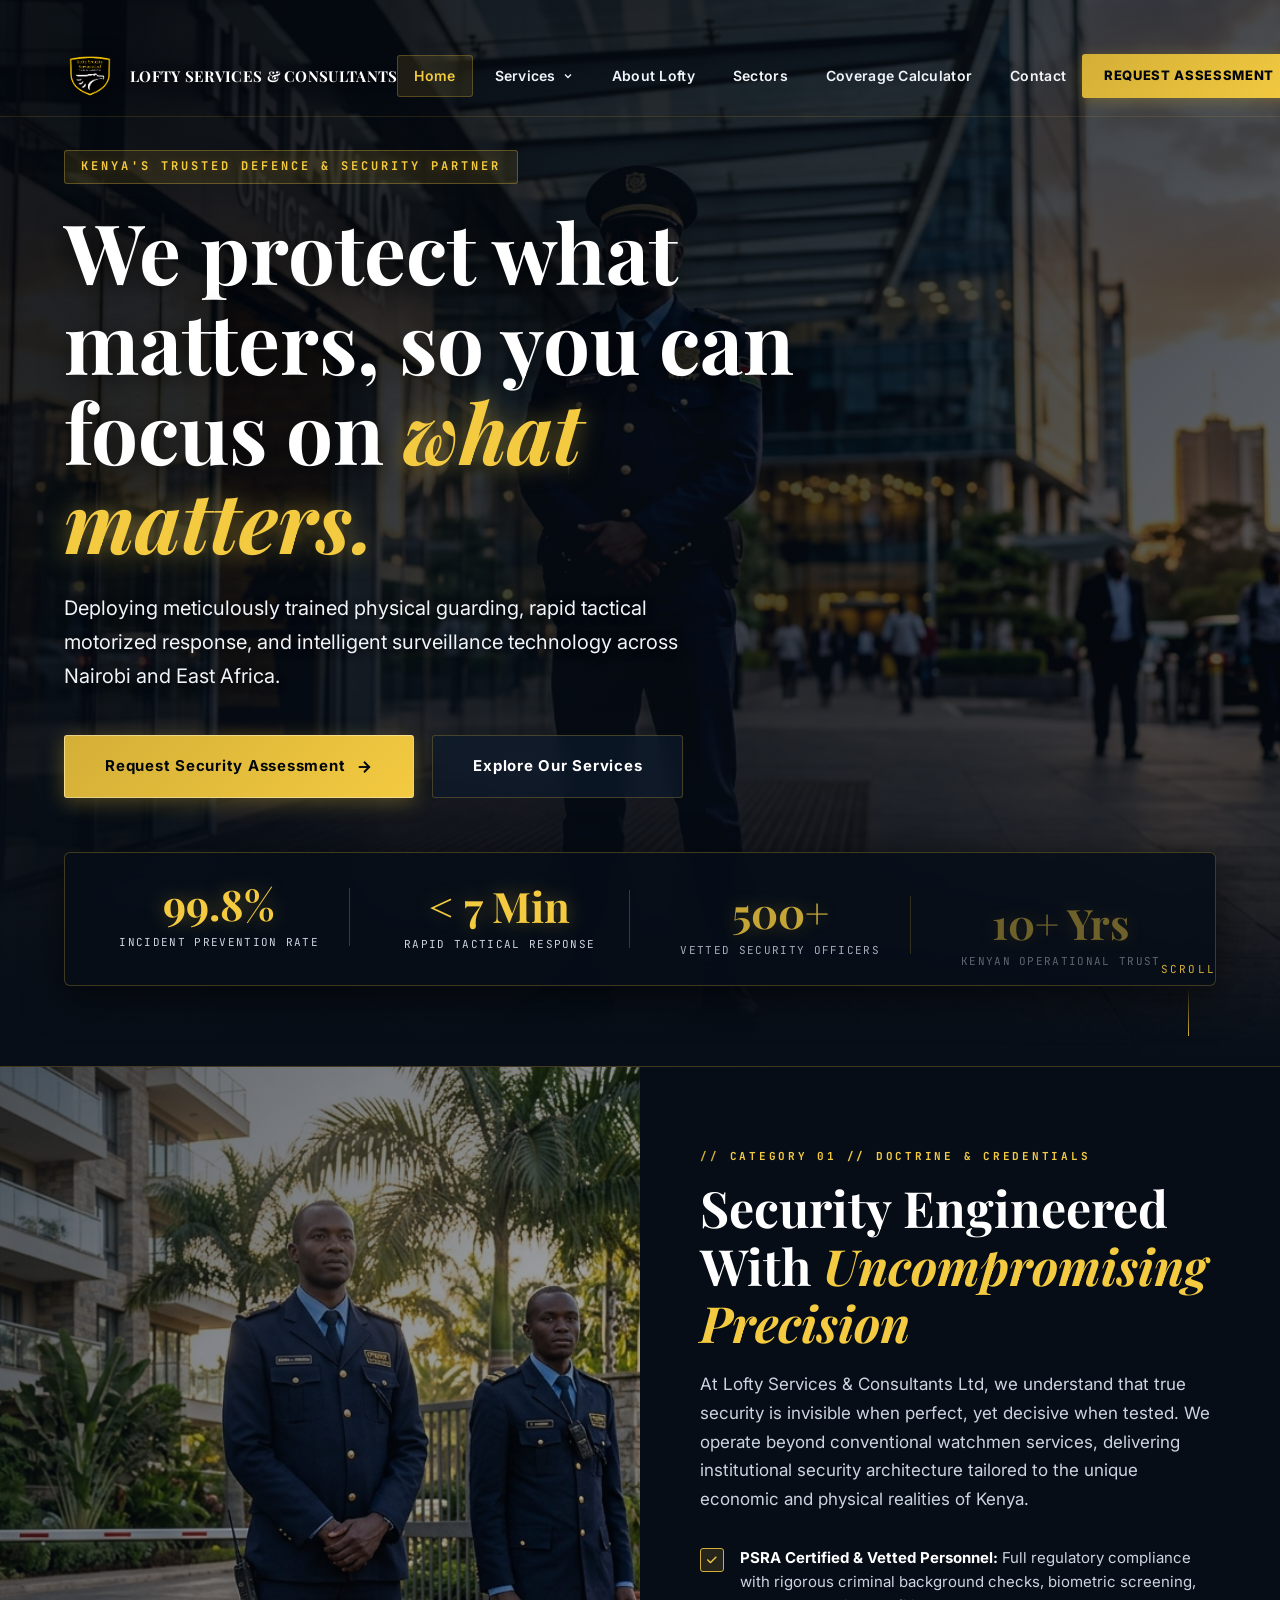
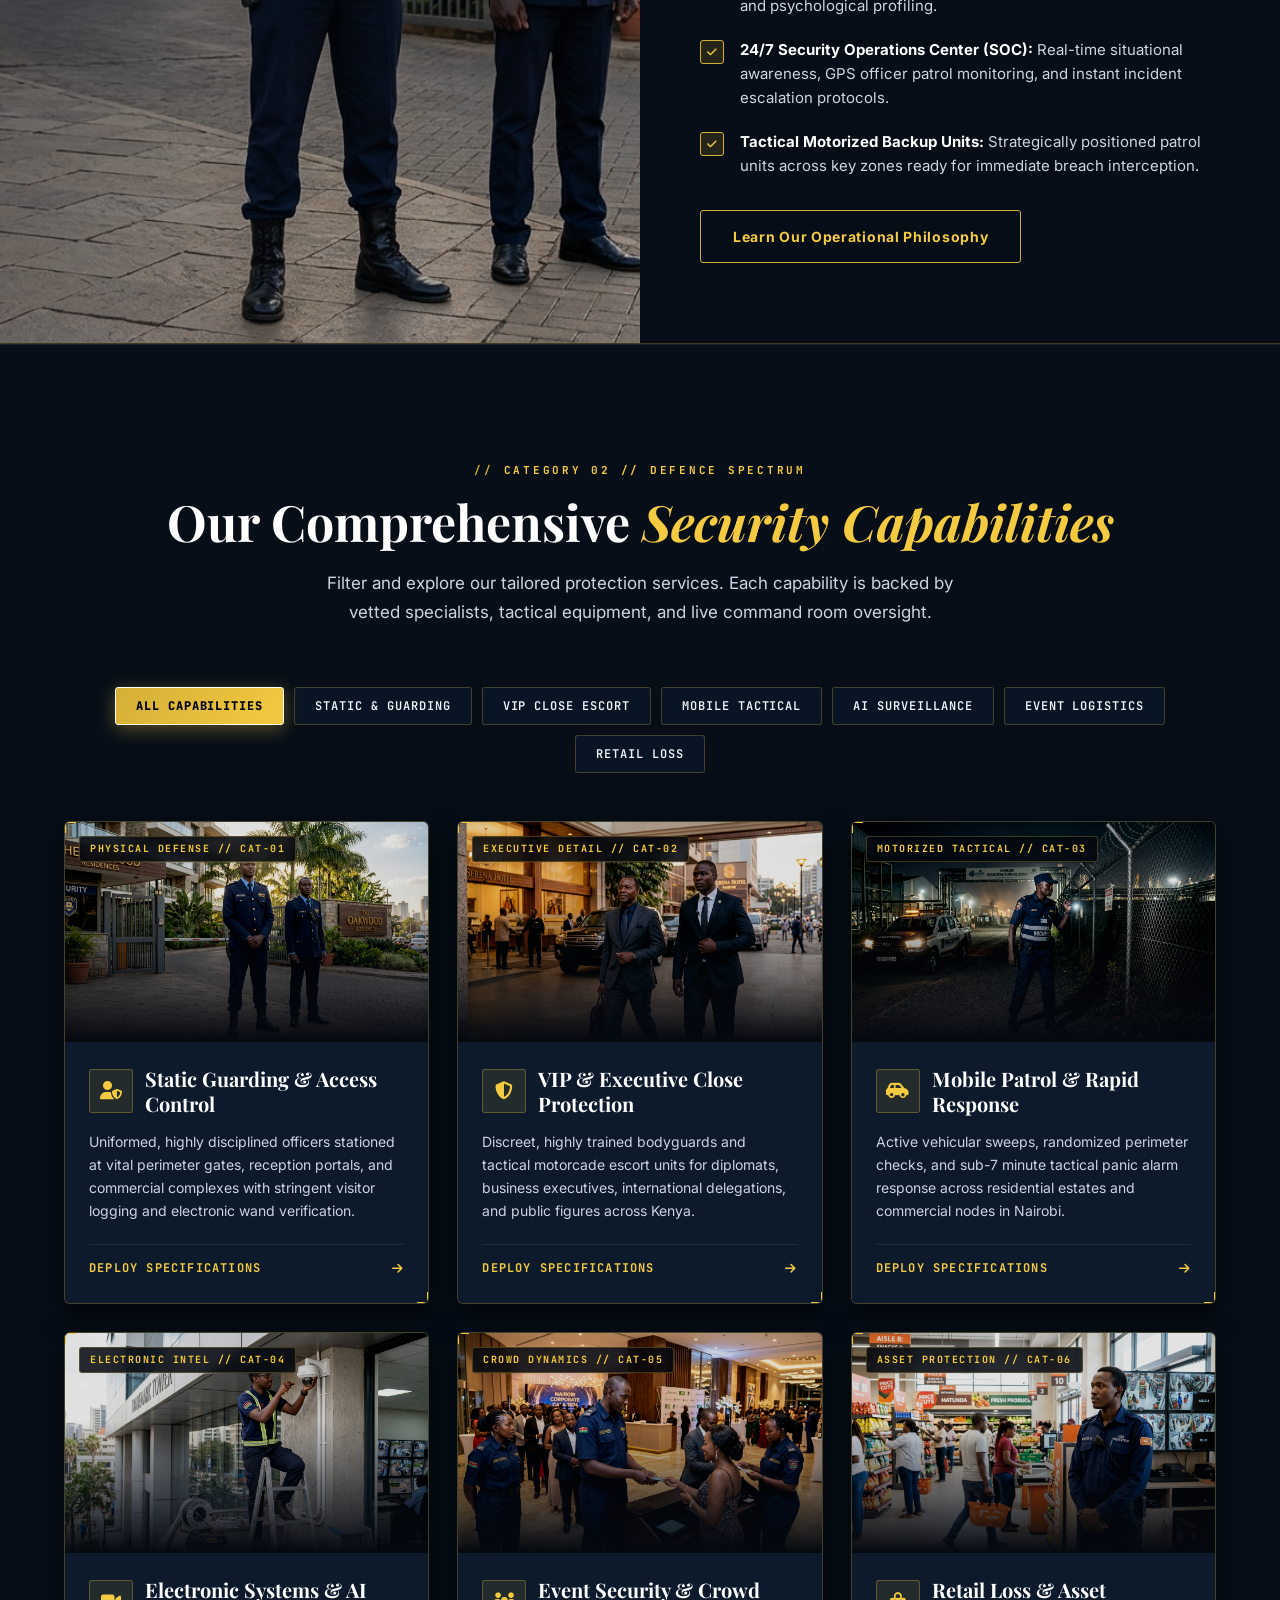
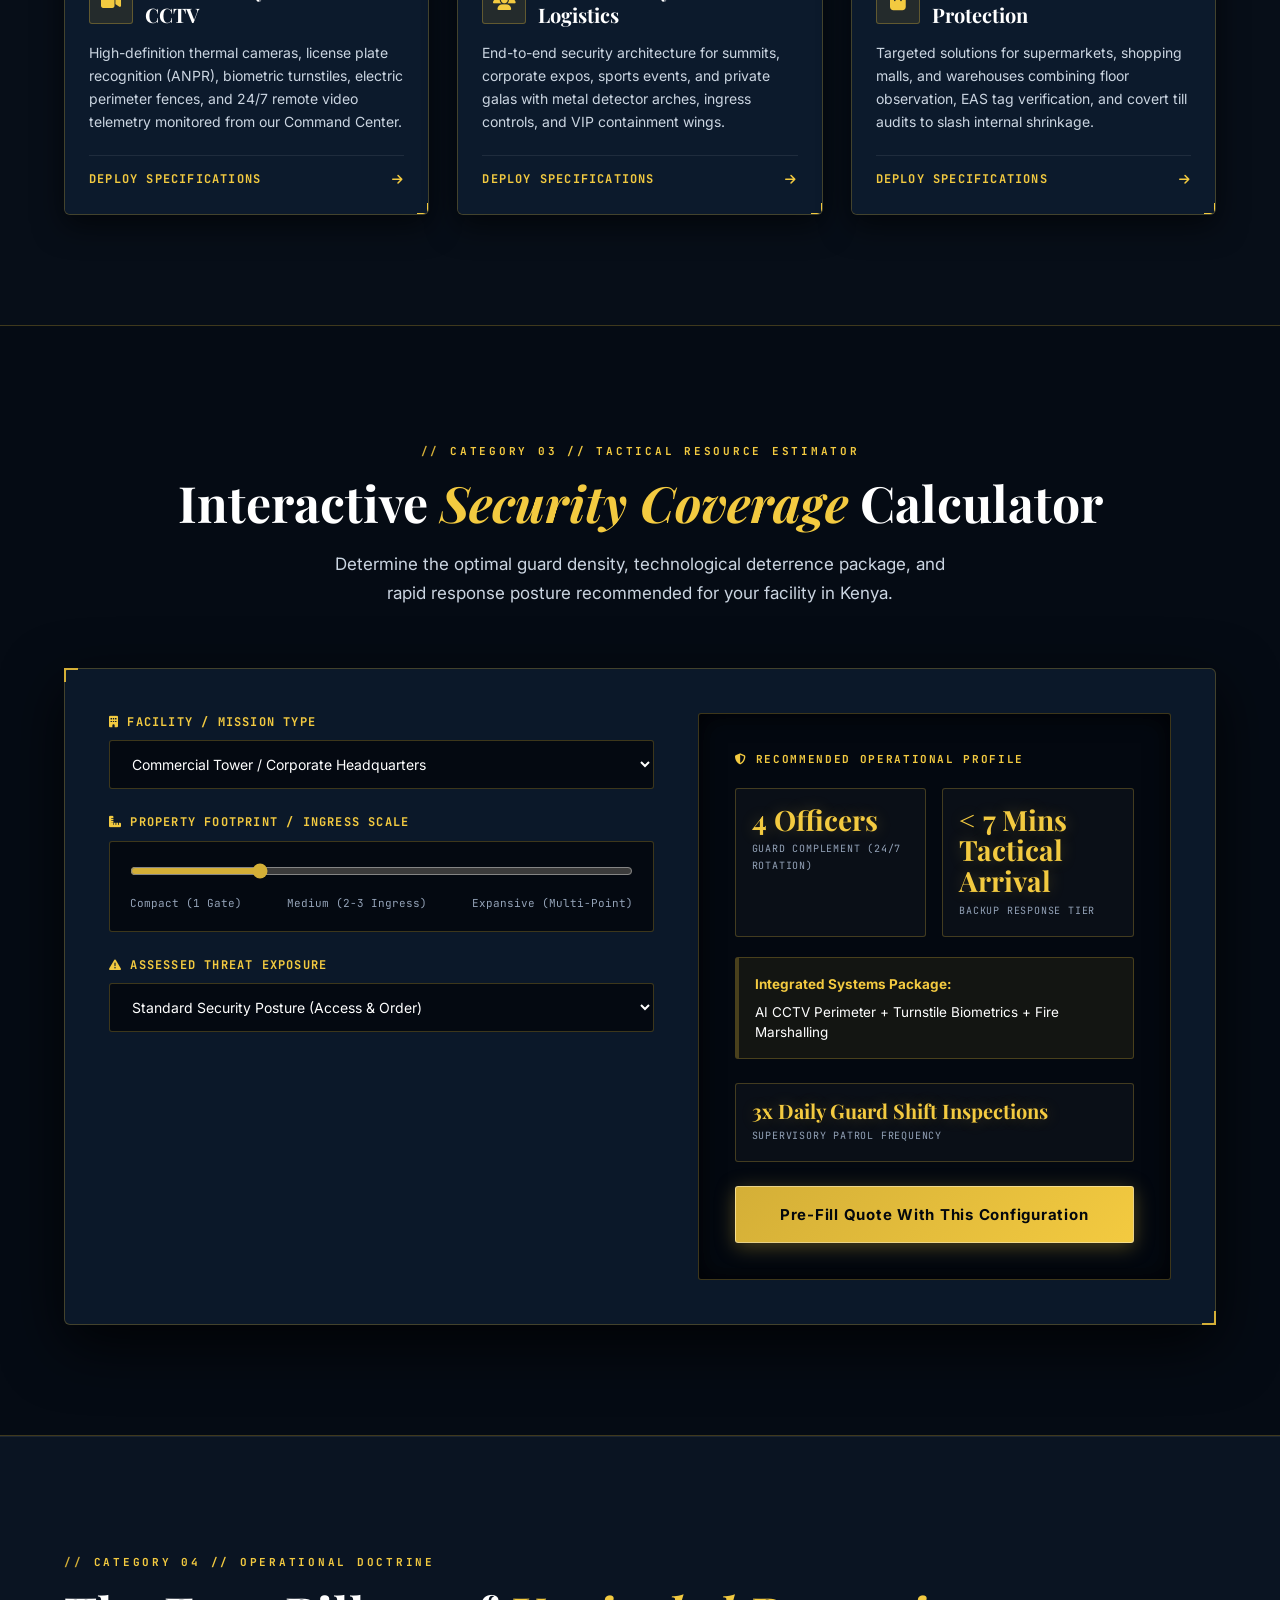
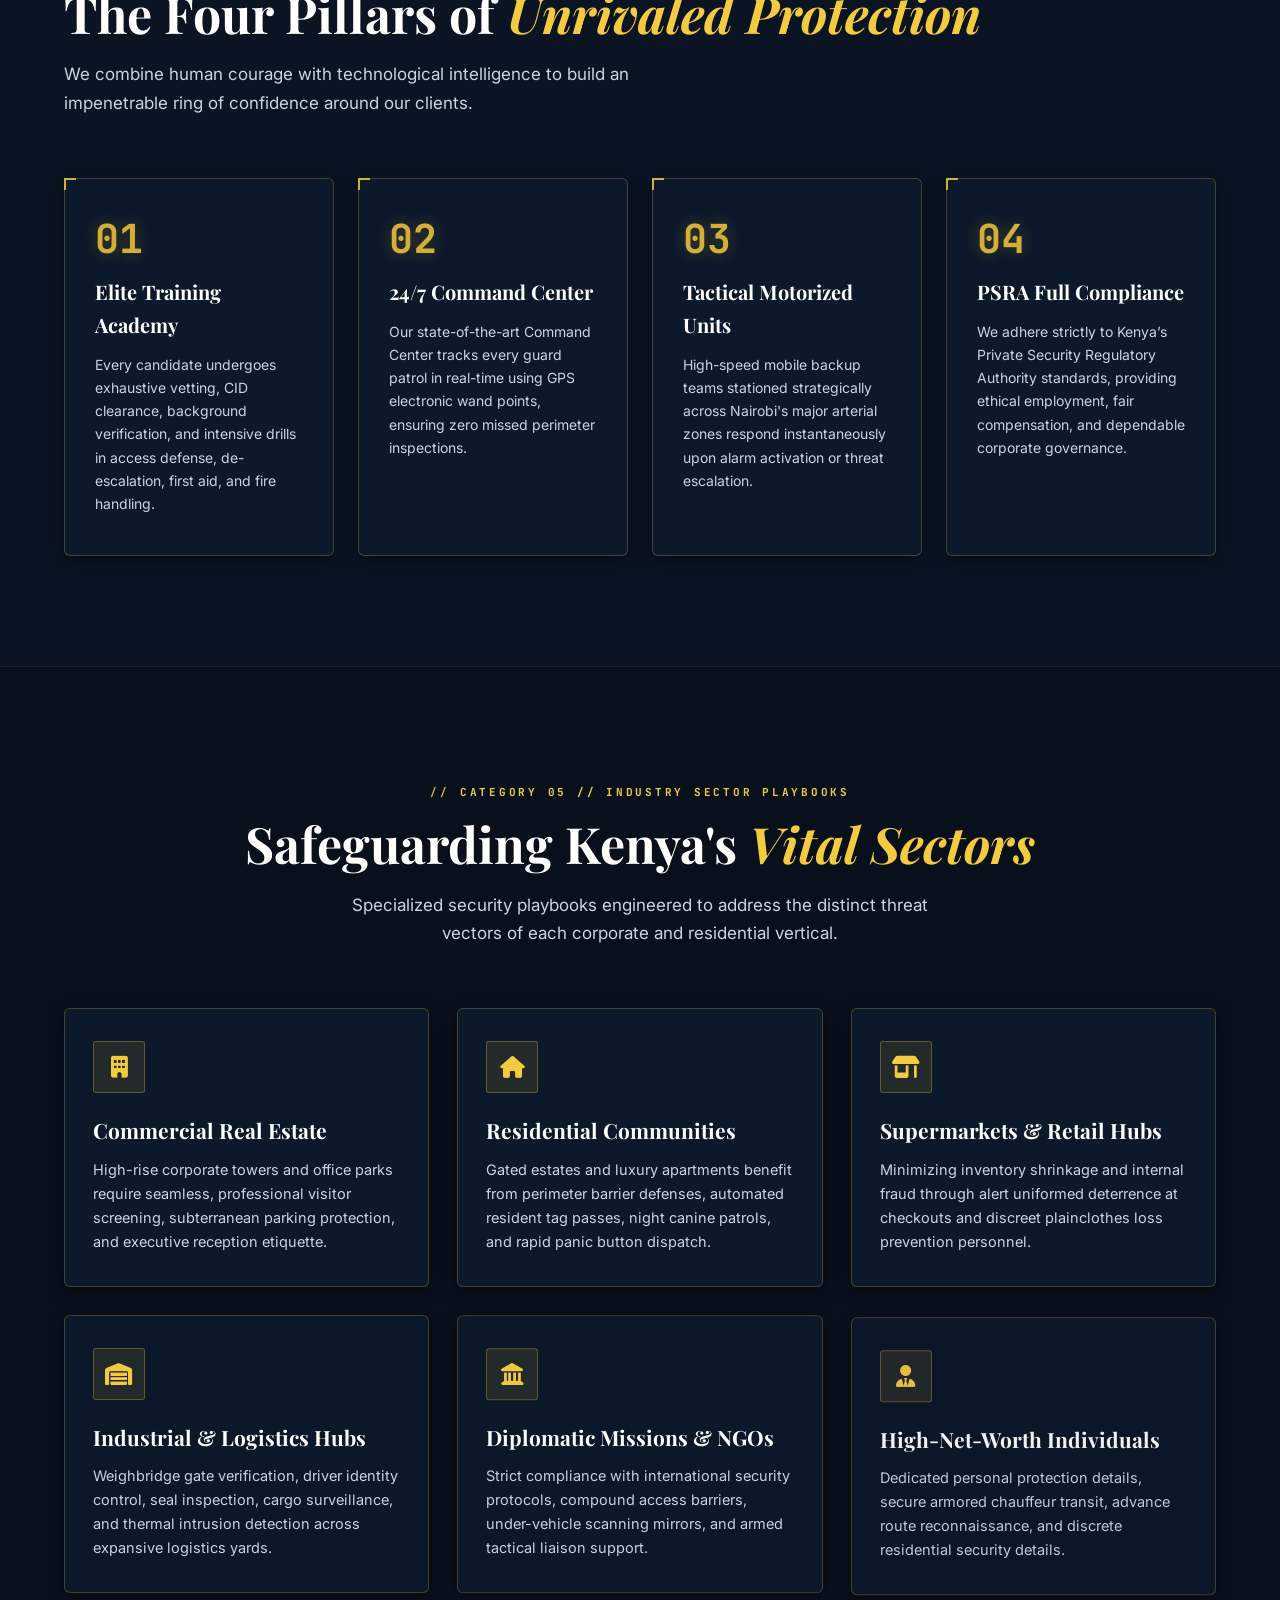
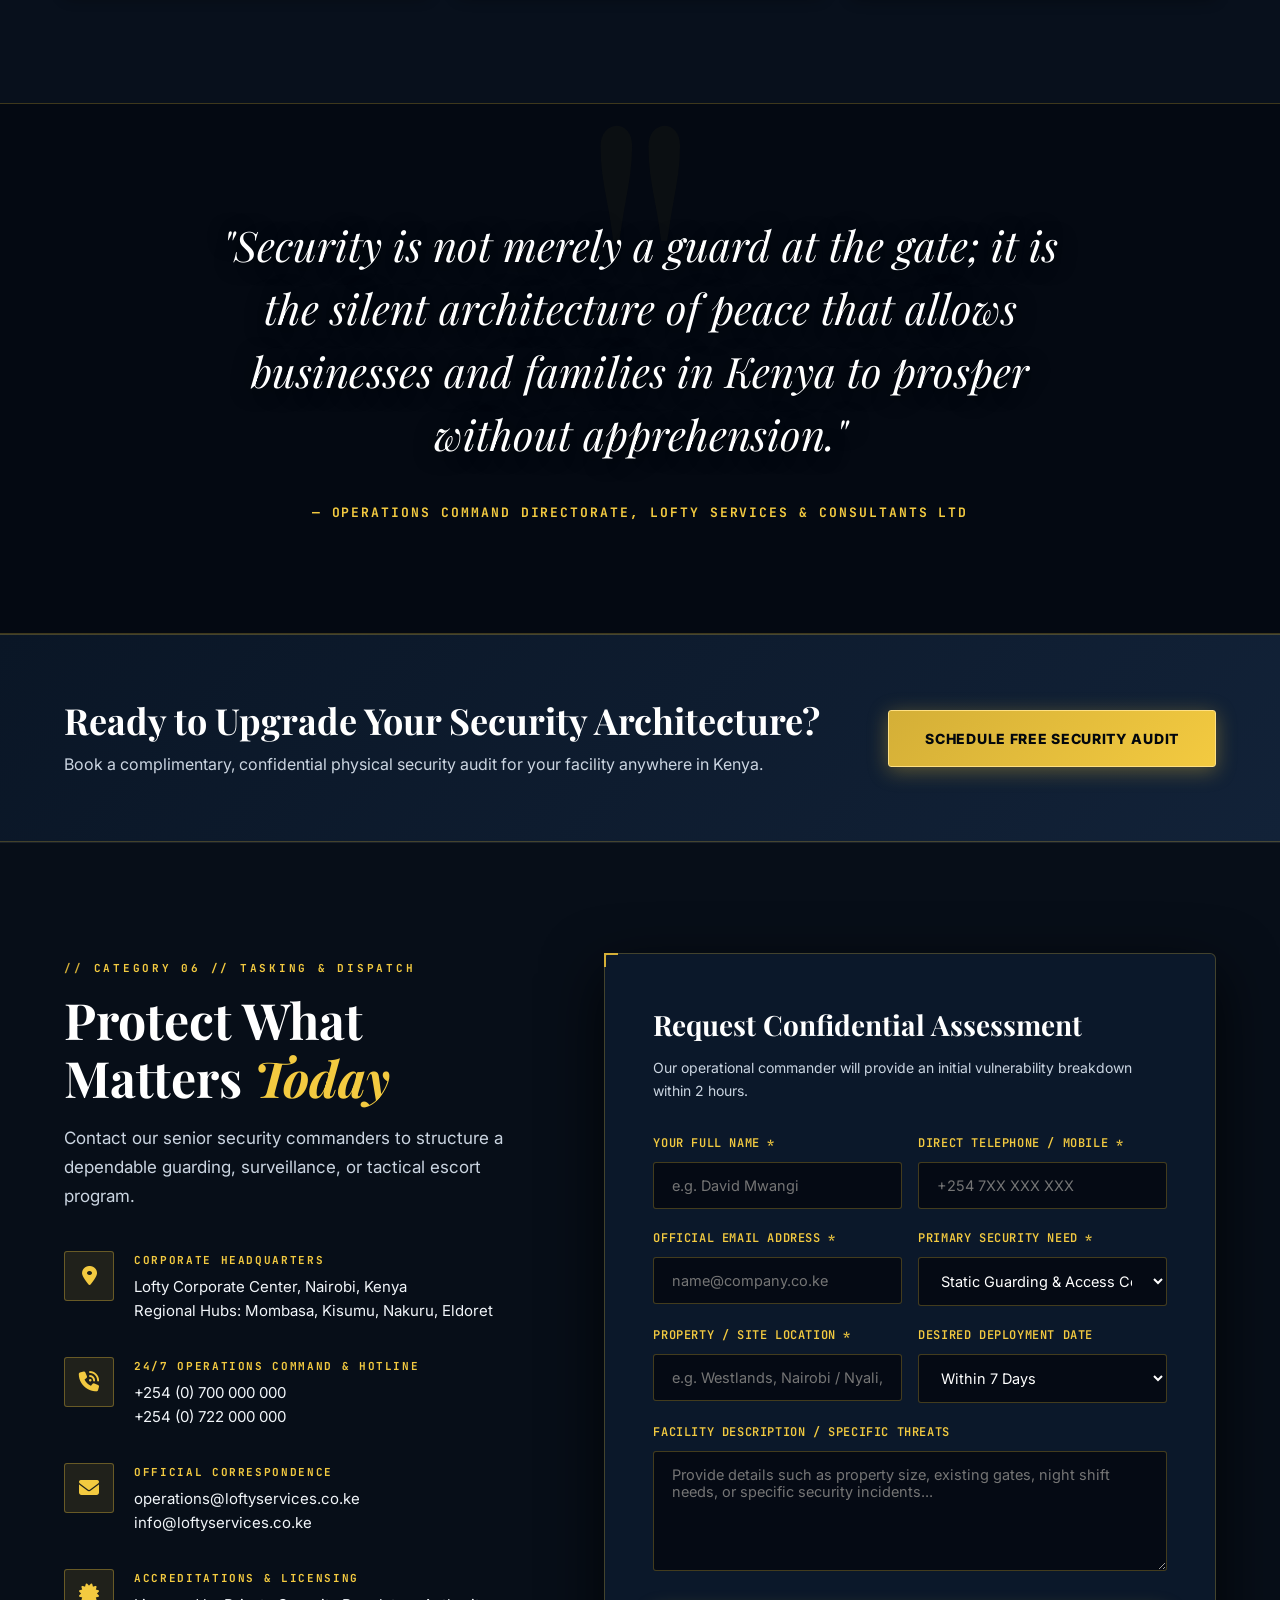
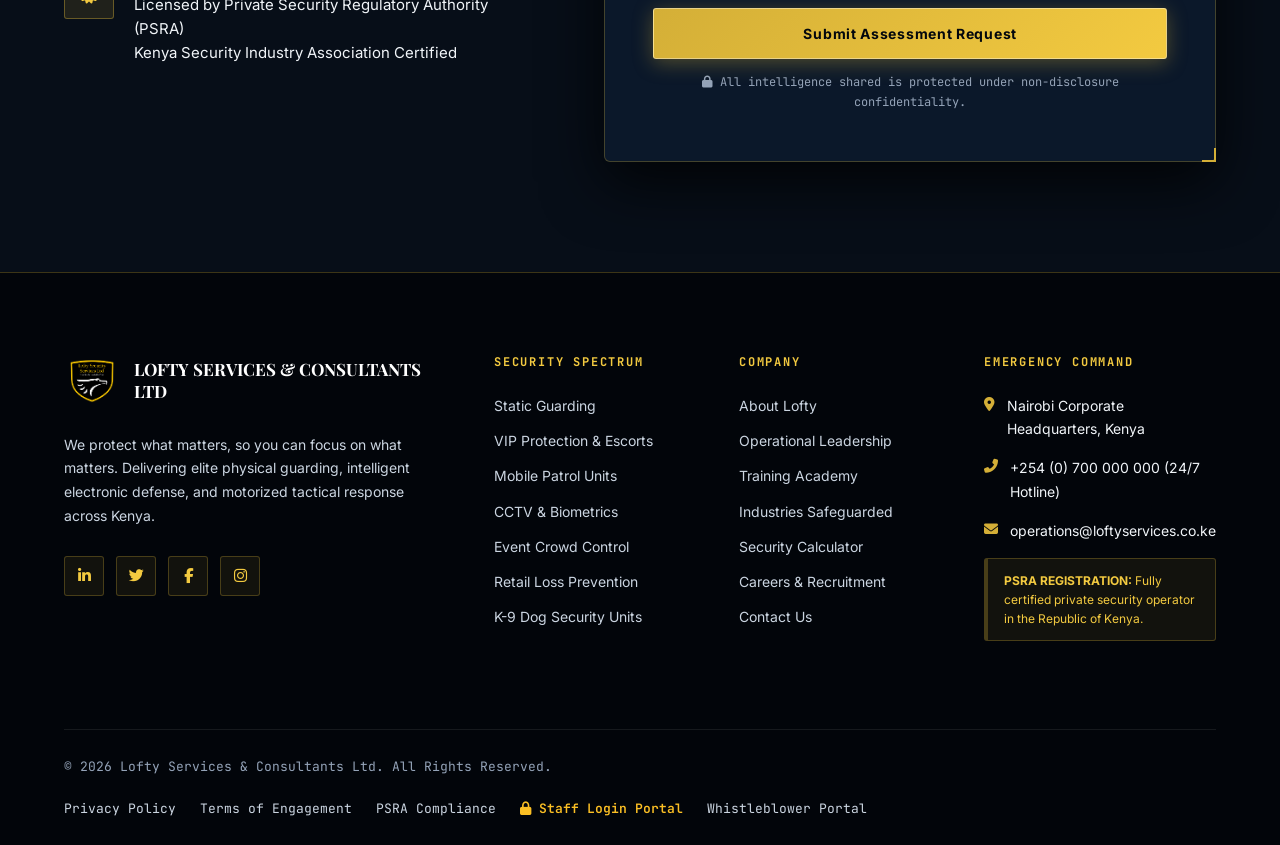
==== index.html @ 504a0616 "first commit" ====
<!DOCTYPE html>
<html lang="en">
<head>
  <meta charset="UTF-8">
  <meta name="viewport" content="width=device-width, initial-scale=1.0">
  <title>Lofty Services & Consultants Ltd | Premier Security Solutions Kenya</title>
  <meta name="description" content="We protect what matters, so you can focus on what matters. Kenya's premier defense & security company providing static guarding, VIP escort, motorized tactical response, and AI surveillance.">
  <meta name="keywords" content="security services Kenya, security guards Nairobi, VIP protection Kenya, CCTV surveillance Nairobi, mobile patrol security, event security Kenya, PSRA certified security company">
  
  <!-- Favicon -->
  <link rel="icon" type="image/png" href="images/logo.png">

  <!-- Font Awesome -->
  <link rel="stylesheet" href="https://cdnjs.cloudflare.com/ajax/libs/font-awesome/6.4.0/css/all.min.css">
  
  <!-- Custom Design System Stylesheet -->
  <link rel="stylesheet" href="css/styles.css">
</head>
<body>

  <!-- =========================================================================
       1. LOADING ANIMATION SCREEN
       ========================================================================= -->
  <div id="loading-screen" aria-live="polite">
    <img src="images/logo.png" alt="Lofty Services Logo" class="loader-logo">
    <div class="loader-brand">
      <h1>LOFTY SERVICES &amp; CONSULTANTS LTD</h1>
      <span>PREMIER DEFENCE &amp; SECURITY SOLUTIONS</span>
    </div>
    <div class="loader-bar-wrap">
      <div class="loader-bar"></div>
    </div>
    <div class="loader-dots">
      <span></span><span></span><span></span>
    </div>
  </div>

  <!-- =========================================================================
       3. SITE NAVIGATION HEADER
       ========================================================================= -->
  <header id="site-nav">
    <div class="nav-inner">
      <a href="index.html" class="nav-logo" aria-label="Lofty Services Home">
        <img src="images/logo.png" alt="Lofty Services & Consultants Crest">
        <span class="nav-logo-text">LOFTY SERVICES &amp; CONSULTANTS</span>
      </a>

      <nav>
        <ul class="nav-links">
          <li><a href="index.html" class="active">Home</a></li>
          <li>
            <a href="#services">
              Services
              <svg viewBox="0 0 24 24" fill="none" stroke="currentColor" stroke-width="2.5"><polyline points="6 9 12 15 18 9"/></svg>
            </a>
            <div class="dropdown dropdown-wide">
              <a href="static-guarding.html">
                <div class="dropdown-icon"><i class="fas fa-user-shield"></i></div>
                <div>
                  <div class="dropdown-label">Static Guarding &amp; Access Control</div>
                  <div class="dropdown-sub">Vetted physical security, gate control &amp; industrial site protection</div>
                </div>
              </a>
              <a href="vip-protection.html">
                <div class="dropdown-icon"><i class="fas fa-shield-alt"></i></div>
                <div>
                  <div class="dropdown-label">VIP &amp; Executive Close Protection</div>
                  <div class="dropdown-sub">Armed escorts, secure transport &amp; high-threat dignitary cordons</div>
                </div>
              </a>
              <a href="mobile-patrol.html">
                <div class="dropdown-icon"><i class="fas fa-car-side"></i></div>
                <div>
                  <div class="dropdown-label">Mobile Patrol &amp; Rapid Response</div>
                  <div class="dropdown-sub">GPS-coordinated tactical sweeps with sub-7 min arrival across Nairobi</div>
                </div>
              </a>
              <a href="cctv-technology.html">
                <div class="dropdown-icon"><i class="fas fa-video"></i></div>
                <div>
                  <div class="dropdown-label">Security Technology &amp; AI CCTV</div>
                  <div class="dropdown-sub">Thermal perimeter alarms, biometric access &amp; integrated control rooms</div>
                </div>
              </a>
              <a href="event-security.html">
                <div class="dropdown-icon"><i class="fas fa-users"></i></div>
                <div>
                  <div class="dropdown-label">Event Security &amp; Crowd Management</div>
                  <div class="dropdown-sub">Full perimeter access control, VIP containment &amp; screening arches</div>
                </div>
              </a>
              <a href="#services">
                <div class="dropdown-icon"><i class="fas fa-store"></i></div>
                <div>
                  <div class="dropdown-label">Retail Loss Prevention &amp; Assets</div>
                  <div class="dropdown-sub">Internal shrink reduction, covert floor detectives &amp; inventory safety</div>
                </div>
              </a>
            </div>
          </li>
          <li><a href="about.html">About Lofty</a></li>
          <li><a href="#sectors">Sectors</a></li>
          <li><a href="#calculator">Coverage Calculator</a></li>
          <li><a href="contact.html">Contact</a></li>
        </ul>
      </nav>

      <div class="nav-cta">
        <a href="#contact" class="btn btn-nav-contact">
          Request Assessment
        </a>
        <button class="nav-mobile-toggle" aria-label="Toggle navigation menu" aria-expanded="false">
          <span></span>
          <span></span>
          <span></span>
        </button>
      </div>
    </div>
  </header>

  <!-- =========================================================================
       4. MOBILE NAVIGATION DRAWER
       ========================================================================= -->
  <div id="mobile-nav" role="dialog" aria-modal="true">
    <div class="mobile-nav-links">
      <a href="index.html">Home</a>
      <a href="about.html">About Us</a>
      <a href="static-guarding.html" class="sub-link">• Static Guarding</a>
      <a href="vip-protection.html" class="sub-link">• VIP Close Protection</a>
      <a href="mobile-patrol.html" class="sub-link">• Mobile Patrol &amp; Response</a>
      <a href="cctv-technology.html" class="sub-link">• CCTV &amp; Security Tech</a>
      <a href="event-security.html" class="sub-link">• Event Security</a>
      <a href="#sectors">Industries Served</a>
      <a href="#calculator">Security Calculator</a>
      <a href="contact.html">Contact &amp; Operations</a>
    </div>
    <div class="mobile-nav-cta">
      <a href="#contact" class="btn btn-primary btn-lg">Request Security Consultation</a>
      <a href="tel:+254700000000" class="btn btn-secondary btn-lg"><i class="fas fa-phone-alt"></i> Call Emergency Dispatch</a>
    </div>
  </div>

  <!-- =========================================================================
       5. HERO SECTION
       ========================================================================= -->
  <section class="hero" id="home">
    <div class="hero-bg">
      <img src="images/hero_main.jpg" alt="Lofty Services Tactical Security Force on duty">
    </div>
    <div class="hero-overlay"></div>
    <div class="hero-overlay-bottom"></div>

    <div class="hero-content">
      <div class="hero-eyebrow">
        KENYA'S TRUSTED DEFENCE &amp; SECURITY PARTNER
      </div>

      <h1 class="hero-title">
        We protect what matters, so you can focus on <em>what matters.</em>
      </h1>

      <p class="hero-subtitle">
        Deploying meticulously trained physical guarding, rapid tactical motorized response, and intelligent surveillance technology across Nairobi and East Africa.
      </p>

      <div class="hero-actions">
        <a href="#contact" class="btn btn-primary btn-lg">
          <span>Request Security Assessment</span>
          <svg class="btn-arrow" viewBox="0 0 24 24" fill="none" stroke="currentColor" stroke-width="2.5"><line x1="5" y1="12" x2="19" y2="12"></line><polyline points="12 5 19 12 12 19"></polyline></svg>
        </a>
        <a href="#services" class="btn btn-secondary btn-lg">
          Explore Our Services
        </a>
      </div>

      <div class="hero-stats">
        <div class="stat-item">
          <span class="stat-number">99.8%</span>
          <span class="stat-label">Incident Prevention Rate</span>
        </div>
        <div class="stat-item">
          <span class="stat-number">&lt; 7 Min</span>
          <span class="stat-label">Rapid Tactical Response</span>
        </div>
        <div class="stat-item">
          <span class="stat-number">500+</span>
          <span class="stat-label">Vetted Security Officers</span>
        </div>
        <div class="stat-item">
          <span class="stat-number">10+ Yrs</span>
          <span class="stat-label">Kenyan Operational Trust</span>
        </div>
      </div>
    </div>

    <div class="hero-scroll">
      <span>Scroll</span>
      <div class="scroll-line"></div>
    </div>
  </section>

  <!-- =========================================================================
       6. THE BRAND CREED & INTRODUCTORY SPLIT SECTION
       ========================================================================= -->
  <section class="split-section" id="about">
    <div class="split-image">
      <img src="images/static_guarding.jpg" alt="Lofty Security Officer in formal duty posture">
      <div class="split-image-overlay"></div>
    </div>

    <div class="split-content">
      <div class="section-eyebrow">CATEGORY 01 // DOCTRINE &amp; CREDENTIALS</div>
      <h2 class="section-title">Security Engineered With <em>Uncompromising Precision</em></h2>
      <p class="section-lead">
        At Lofty Services &amp; Consultants Ltd, we understand that true security is invisible when perfect, yet decisive when tested. We operate beyond conventional watchmen services, delivering institutional security architecture tailored to the unique economic and physical realities of Kenya.
      </p>

      <ul class="feature-list">
        <li class="feature-item">
          <span class="feature-check"><i class="fas fa-check"></i></span>
          <div>
            <strong>PSRA Certified &amp; Vetted Personnel:</strong> Full regulatory compliance with rigorous criminal background checks, biometric screening, and psychological profiling.
          </div>
        </li>
        <li class="feature-item">
          <span class="feature-check"><i class="fas fa-check"></i></span>
          <div>
            <strong>24/7 Security Operations Center (SOC):</strong> Real-time situational awareness, GPS officer patrol monitoring, and instant incident escalation protocols.
          </div>
        </li>
        <li class="feature-item">
          <span class="feature-check"><i class="fas fa-check"></i></span>
          <div>
            <strong>Tactical Motorized Backup Units:</strong> Strategically positioned patrol units across key zones ready for immediate breach interception.
          </div>
        </li>
      </ul>

      <div class="mt-32">
        <a href="about.html" class="btn btn-outline-gold">
          Learn Our Operational Philosophy
        </a>
      </div>
    </div>
  </section>

  <!-- =========================================================================
       7. CORE SECURITY SPECTRUM (WITH INTERACTIVE CATEGORY TABS)
       ========================================================================= -->
  <section class="section section-dark" id="services">
    <div class="container">
      <div class="section-header center">
        <div class="section-eyebrow center-line">CATEGORY 02 // DEFENCE SPECTRUM</div>
        <h2 class="section-title">Our Comprehensive <em>Security Capabilities</em></h2>
        <p class="section-lead">
          Filter and explore our tailored protection services. Each capability is backed by vetted specialists, tactical equipment, and live command room oversight.
        </p>
      </div>

      <!-- Tactical Category Filter Bar -->
      <div class="category-filter-bar">
        <button class="cat-btn active" data-filter="all">All Capabilities</button>
        <button class="cat-btn" data-filter="static">Static &amp; Guarding</button>
        <button class="cat-btn" data-filter="vip">VIP Close Escort</button>
        <button class="cat-btn" data-filter="patrol">Mobile Tactical</button>
        <button class="cat-btn" data-filter="cctv">AI Surveillance</button>
        <button class="cat-btn" data-filter="event">Event Logistics</button>
        <button class="cat-btn" data-filter="retail">Retail Loss</button>
      </div>

      <!-- Service Cards Grid -->
      <div class="grid-3" id="services-grid">
        
        <!-- Card 1: Static Guarding -->
        <div class="service-card" data-category="static">
          <div class="service-card-media">
            <img src="images/static_guarding.jpg" alt="Static Guarding and Access Control">
            <div class="service-media-overlay"></div>
            <span class="service-cat-pill">PHYSICAL DEFENSE // CAT-01</span>
          </div>
          <div class="service-card-body">
            <div class="service-card-header">
              <div class="service-icon-box"><i class="fas fa-user-shield"></i></div>
              <h3 class="service-card-title">Static Guarding &amp; Access Control</h3>
            </div>
            <p class="service-card-desc">
              Uniformed, highly disciplined officers stationed at vital perimeter gates, reception portals, and commercial complexes with stringent visitor logging and electronic wand verification.
            </p>
            <a href="static-guarding.html" class="service-card-action">
              <span>Deploy Specifications</span>
              <i class="fas fa-arrow-right"></i>
            </a>
          </div>
        </div>

        <!-- Card 2: VIP Protection -->
        <div class="service-card" data-category="vip">
          <div class="service-card-media">
            <img src="images/vip_protection.jpg" alt="VIP Close Protection">
            <div class="service-media-overlay"></div>
            <span class="service-cat-pill">EXECUTIVE DETAIL // CAT-02</span>
          </div>
          <div class="service-card-body">
            <div class="service-card-header">
              <div class="service-icon-box"><i class="fas fa-shield-alt"></i></div>
              <h3 class="service-card-title">VIP &amp; Executive Close Protection</h3>
            </div>
            <p class="service-card-desc">
              Discreet, highly trained bodyguards and tactical motorcade escort units for diplomats, business executives, international delegations, and public figures across Kenya.
            </p>
            <a href="vip-protection.html" class="service-card-action">
              <span>Deploy Specifications</span>
              <i class="fas fa-arrow-right"></i>
            </a>
          </div>
        </div>

        <!-- Card 3: Mobile Patrol -->
        <div class="service-card" data-category="patrol">
          <div class="service-card-media">
            <img src="images/mobile_patrol.jpg" alt="Mobile Patrol & Rapid Tactical Response">
            <div class="service-media-overlay"></div>
            <span class="service-cat-pill">MOTORIZED TACTICAL // CAT-03</span>
          </div>
          <div class="service-card-body">
            <div class="service-card-header">
              <div class="service-icon-box"><i class="fas fa-car-side"></i></div>
              <h3 class="service-card-title">Mobile Patrol &amp; Rapid Response</h3>
            </div>
            <p class="service-card-desc">
              Active vehicular sweeps, randomized perimeter checks, and sub-7 minute tactical panic alarm response across residential estates and commercial nodes in Nairobi.
            </p>
            <a href="mobile-patrol.html" class="service-card-action">
              <span>Deploy Specifications</span>
              <i class="fas fa-arrow-right"></i>
            </a>
          </div>
        </div>

        <!-- Card 4: CCTV & AI Tech -->
        <div class="service-card" data-category="cctv">
          <div class="service-card-media">
            <img src="images/cctv_tech.jpg" alt="AI CCTV and Electronic Surveillance">
            <div class="service-media-overlay"></div>
            <span class="service-cat-pill">ELECTRONIC INTEL // CAT-04</span>
          </div>
          <div class="service-card-body">
            <div class="service-card-header">
              <div class="service-icon-box"><i class="fas fa-video"></i></div>
              <h3 class="service-card-title">Electronic Systems &amp; AI CCTV</h3>
            </div>
            <p class="service-card-desc">
              High-definition thermal cameras, license plate recognition (ANPR), biometric turnstiles, electric perimeter fences, and 24/7 remote video telemetry monitored from our Command Center.
            </p>
            <a href="cctv-technology.html" class="service-card-action">
              <span>Deploy Specifications</span>
              <i class="fas fa-arrow-right"></i>
            </a>
          </div>
        </div>

        <!-- Card 5: Event Security -->
        <div class="service-card" data-category="event">
          <div class="service-card-media">
            <img src="images/event_security.jpg" alt="Event Security & Crowd Control">
            <div class="service-media-overlay"></div>
            <span class="service-cat-pill">CROWD DYNAMICS // CAT-05</span>
          </div>
          <div class="service-card-body">
            <div class="service-card-header">
              <div class="service-icon-box"><i class="fas fa-users"></i></div>
              <h3 class="service-card-title">Event Security &amp; Crowd Logistics</h3>
            </div>
            <p class="service-card-desc">
              End-to-end security architecture for summits, corporate expos, sports events, and private galas with metal detector arches, ingress controls, and VIP containment wings.
            </p>
            <a href="event-security.html" class="service-card-action">
              <span>Deploy Specifications</span>
              <i class="fas fa-arrow-right"></i>
            </a>
          </div>
        </div>

        <!-- Card 6: Retail Loss Prevention -->
        <div class="service-card" data-category="retail">
          <div class="service-card-media">
            <img src="images/retail_security.jpg" alt="Retail Loss Prevention">
            <div class="service-media-overlay"></div>
            <span class="service-cat-pill">ASSET PROTECTION // CAT-06</span>
          </div>
          <div class="service-card-body">
            <div class="service-card-header">
              <div class="service-icon-box"><i class="fas fa-shopping-bag"></i></div>
              <h3 class="service-card-title">Retail Loss &amp; Asset Protection</h3>
            </div>
            <p class="service-card-desc">
              Targeted solutions for supermarkets, shopping malls, and warehouses combining floor observation, EAS tag verification, and covert till audits to slash internal shrinkage.
            </p>
            <a href="#contact" class="service-card-action">
              <span>Deploy Specifications</span>
              <i class="fas fa-arrow-right"></i>
            </a>
          </div>
        </div>

      </div>
    </div>
  </section>

  <!-- =========================================================================
       8. INTERACTIVE SECURITY COVERAGE CALCULATOR
       ========================================================================= -->
  <section class="section section-charcoal" id="calculator">
    <div class="container">
      <div class="section-header center">
        <div class="section-eyebrow center-line">CATEGORY 03 // TACTICAL RESOURCE ESTIMATOR</div>
        <h2 class="section-title">Interactive <em>Security Coverage</em> Calculator</h2>
        <p class="section-lead">
          Determine the optimal guard density, technological deterrence package, and rapid response posture recommended for your facility in Kenya.
        </p>
      </div>

      <div class="calculator-card">
        <div class="calc-inputs">
          <div class="calc-group">
            <label for="calc-prop-type"><i class="fas fa-building"></i> Facility / Mission Type</label>
            <select id="calc-prop-type">
              <option value="commercial" selected>Commercial Tower / Corporate Headquarters</option>
              <option value="residential">Gated Residential Estate / Apartment Complex</option>
              <option value="retail">Supermarket / Shopping Mall / Retail Outlet</option>
              <option value="industrial">Industrial Depot / Logistics Warehouse</option>
              <option value="vip">Executive Diplomatic / VIP Residence</option>
              <option value="event">High-Capacity Public / Corporate Event</option>
            </select>
          </div>

          <div class="calc-group">
            <label for="calc-prop-scale"><i class="fas fa-ruler-combined"></i> Property Footprint / Ingress Scale</label>
            <div class="calc-range-wrapper">
              <input type="range" id="calc-prop-scale" min="1" max="5" value="2" step="1">
              <div class="calc-range-labels">
                <span>Compact (1 Gate)</span>
                <span>Medium (2-3 Ingress)</span>
                <span>Expansive (Multi-Point)</span>
              </div>
            </div>
          </div>

          <div class="calc-group">
            <label for="calc-threat-level"><i class="fas fa-exclamation-triangle"></i> Assessed Threat Exposure</label>
            <select id="calc-threat-level">
              <option value="standard" selected>Standard Security Posture (Access &amp; Order)</option>
              <option value="medium">Elevated Asset Value (Continuous Screening)</option>
              <option value="critical">Critical / High Risk (Armed Backup &amp; K-9 Link)</option>
            </select>
          </div>
        </div>

        <div class="calc-results-panel">
          <div>
            <div class="calc-result-badge"><i class="fas fa-shield-alt"></i> RECOMMENDED OPERATIONAL PROFILE</div>
            <div class="calc-kpi-grid">
              <div class="calc-kpi">
                <div class="calc-kpi-val" id="calc-res-guards">4 Officers</div>
                <div class="calc-kpi-lbl">Guard Complement (24/7 Rotation)</div>
              </div>
              <div class="calc-kpi">
                <div class="calc-kpi-val" id="calc-res-response">&lt; 7 Mins</div>
                <div class="calc-kpi-lbl">Backup Response Tier</div>
              </div>
            </div>

            <div class="calc-tech-box">
              <strong style="color: var(--gold-light);">Integrated Systems Package:</strong>
              <div id="calc-res-tech" class="mt-8">AI CCTV Perimeter + Turnstile Biometrics + Fire Marshalling</div>
            </div>

            <div class="calc-kpi" style="margin-bottom: 24px;">
              <div class="calc-kpi-val" id="calc-res-patrols" style="font-size: 20px;">3x Daily Guard Shift Inspections</div>
              <div class="calc-kpi-lbl">Supervisory Patrol Frequency</div>
            </div>
          </div>

          <button id="calc-apply-quote" class="btn btn-primary btn-lg" style="width: 100%;">
            Pre-Fill Quote With This Configuration
          </button>
        </div>
      </div>
    </div>
  </section>

  <!-- =========================================================================
       9. THE 4 PILLARS OF LOFTY PROTECTION
       ========================================================================= -->
  <section class="section section-warm">
    <div class="container">
      <div class="section-header">
        <div class="section-eyebrow">CATEGORY 04 // OPERATIONAL DOCTRINE</div>
        <h2 class="section-title">The Four Pillars of <em>Unrivaled Protection</em></h2>
        <p class="section-lead">
          We combine human courage with technological intelligence to build an impenetrable ring of confidence around our clients.
        </p>
      </div>

      <div class="pillar-grid">
        <div class="pillar-item">
          <div class="pillar-number">01</div>
          <h3 class="pillar-title">Elite Training Academy</h3>
          <p class="pillar-text">
            Every candidate undergoes exhaustive vetting, CID clearance, background verification, and intensive drills in access defense, de-escalation, first aid, and fire handling.
          </p>
        </div>

        <div class="pillar-item">
          <div class="pillar-number">02</div>
          <h3 class="pillar-title">24/7 Command Center</h3>
          <p class="pillar-text">
            Our state-of-the-art Command Center tracks every guard patrol in real-time using GPS electronic wand points, ensuring zero missed perimeter inspections.
          </p>
        </div>

        <div class="pillar-item">
          <div class="pillar-number">03</div>
          <h3 class="pillar-title">Tactical Motorized Units</h3>
          <p class="pillar-text">
            High-speed mobile backup teams stationed strategically across Nairobi's major arterial zones respond instantaneously upon alarm activation or threat escalation.
          </p>
        </div>

        <div class="pillar-item">
          <div class="pillar-number">04</div>
          <h3 class="pillar-title">PSRA Full Compliance</h3>
          <p class="pillar-text">
            We adhere strictly to Kenya’s Private Security Regulatory Authority standards, providing ethical employment, fair compensation, and dependable corporate governance.
          </p>
        </div>
      </div>
    </div>
  </section>

  <!-- =========================================================================
       10. SECTORS & CLIENTS WE PROTECT
       ========================================================================= -->
  <section class="section section-off" id="sectors">
    <div class="container">
      <div class="section-header center">
        <div class="section-eyebrow center-line">CATEGORY 05 // INDUSTRY SECTOR PLAYBOOKS</div>
        <h2 class="section-title">Safeguarding Kenya's <em>Vital Sectors</em></h2>
        <p class="section-lead">
          Specialized security playbooks engineered to address the distinct threat vectors of each corporate and residential vertical.
        </p>
      </div>

      <div class="grid-3">
        <div class="card">
          <div class="card-body">
            <div class="card-icon"><i class="fas fa-building"></i></div>
            <h3 class="card-title">Commercial Real Estate</h3>
            <p class="card-text">
              High-rise corporate towers and office parks require seamless, professional visitor screening, subterranean parking protection, and executive reception etiquette.
            </p>
          </div>
        </div>

        <div class="card">
          <div class="card-body">
            <div class="card-icon"><i class="fas fa-home"></i></div>
            <h3 class="card-title">Residential Communities</h3>
            <p class="card-text">
              Gated estates and luxury apartments benefit from perimeter barrier defenses, automated resident tag passes, night canine patrols, and rapid panic button dispatch.
            </p>
          </div>
        </div>

        <div class="card">
          <div class="card-body">
            <div class="card-icon"><i class="fas fa-store-alt"></i></div>
            <h3 class="card-title">Supermarkets &amp; Retail Hubs</h3>
            <p class="card-text">
              Minimizing inventory shrinkage and internal fraud through alert uniformed deterrence at checkouts and discreet plainclothes loss prevention personnel.
            </p>
          </div>
        </div>

        <div class="card">
          <div class="card-body">
            <div class="card-icon"><i class="fas fa-warehouse"></i></div>
            <h3 class="card-title">Industrial &amp; Logistics Hubs</h3>
            <p class="card-text">
              Weighbridge gate verification, driver identity control, seal inspection, cargo surveillance, and thermal intrusion detection across expansive logistics yards.
            </p>
          </div>
        </div>

        <div class="card">
          <div class="card-body">
            <div class="card-icon"><i class="fas fa-landmark"></i></div>
            <h3 class="card-title">Diplomatic Missions &amp; NGOs</h3>
            <p class="card-text">
              Strict compliance with international security protocols, compound access barriers, under-vehicle scanning mirrors, and armed tactical liaison support.
            </p>
          </div>
        </div>

        <div class="card">
          <div class="card-body">
            <div class="card-icon"><i class="fas fa-user-tie"></i></div>
            <h3 class="card-title">High-Net-Worth Individuals</h3>
            <p class="card-text">
              Dedicated personal protection details, secure armored chauffeur transit, advance route reconnaissance, and discrete residential security details.
            </p>
          </div>
        </div>
      </div>
    </div>
  </section>

  <!-- =========================================================================
       11. LEADERSHIP STATEMENT / QUOTE
       ========================================================================= -->
  <section class="quote-section">
    <div class="container">
      <blockquote class="quote-text">
        "Security is not merely a guard at the gate; it is the silent architecture of peace that allows businesses and families in Kenya to prosper without apprehension."
      </blockquote>
      <div class="quote-attribution">
        — Operations Command Directorate, Lofty Services &amp; Consultants Ltd
      </div>
    </div>
  </section>

  <!-- =========================================================================
       12. CALL TO ACTION BAND
       ========================================================================= -->
  <section class="cta-band">
    <div class="cta-band-inner">
      <div>
        <h3 class="cta-band-title">Ready to Upgrade Your Security Architecture?</h3>
        <p class="cta-band-sub">
          Book a complimentary, confidential physical security audit for your facility anywhere in Kenya.
        </p>
      </div>
      <a href="#contact" class="btn-cta-dark">
        Schedule Free Security Audit
      </a>
    </div>
  </section>

  <!-- =========================================================================
       13. CONTACT & SECURITY CONSULTATION FORM
       ========================================================================= -->
  <section class="section section-dark" id="contact">
    <div class="container">
      <div class="contact-grid">
        <div class="contact-info">
          <div class="section-eyebrow">CATEGORY 06 // TASKING &amp; DISPATCH</div>
          <h2 class="section-title">Protect What Matters <em>Today</em></h2>
          <p class="section-lead">
            Contact our senior security commanders to structure a dependable guarding, surveillance, or tactical escort program.
          </p>

          <div class="mt-40">
            <div class="contact-info-item">
              <div class="contact-info-icon"><i class="fas fa-map-marker-alt"></i></div>
              <div>
                <div class="contact-info-label">Corporate Headquarters</div>
                <div class="contact-info-value">
                  Lofty Corporate Center, Nairobi, Kenya<br>
                  Regional Hubs: Mombasa, Kisumu, Nakuru, Eldoret
                </div>
              </div>
            </div>

            <div class="contact-info-item">
              <div class="contact-info-icon"><i class="fas fa-phone-volume"></i></div>
              <div>
                <div class="contact-info-label">24/7 Operations Command &amp; Hotline</div>
                <div class="contact-info-value">
                  +254 (0) 700 000 000<br>
                  +254 (0) 722 000 000
                </div>
              </div>
            </div>

            <div class="contact-info-item">
              <div class="contact-info-icon"><i class="fas fa-envelope"></i></div>
              <div>
                <div class="contact-info-label">Official Correspondence</div>
                <div class="contact-info-value">
                  operations@loftyservices.co.ke<br>
                  info@loftyservices.co.ke
                </div>
              </div>
            </div>

            <div class="contact-info-item">
              <div class="contact-info-icon"><i class="fas fa-certificate"></i></div>
              <div>
                <div class="contact-info-label">Accreditations &amp; Licensing</div>
                <div class="contact-info-value">
                  Licensed by Private Security Regulatory Authority (PSRA)<br>
                  Kenya Security Industry Association Certified
                </div>
              </div>
            </div>
          </div>
        </div>

        <div class="contact-form">
          <form id="quote-form">
            <h3 class="form-title">Request Confidential Assessment</h3>
            <p class="form-sub">Our operational commander will provide an initial vulnerability breakdown within 2 hours.</p>

            <div class="form-row">
              <div class="form-group">
                <label for="form-name">Your Full Name *</label>
                <input type="text" id="form-name" required placeholder="e.g. David Mwangi">
              </div>
              <div class="form-group">
                <label for="form-phone">Direct Telephone / Mobile *</label>
                <input type="tel" id="form-phone" required placeholder="+254 7XX XXX XXX">
              </div>
            </div>

            <div class="form-row">
              <div class="form-group">
                <label for="form-email">Official Email Address *</label>
                <input type="email" id="form-email" required placeholder="name@company.co.ke">
              </div>
              <div class="form-group">
                <label for="service-select">Primary Security Need *</label>
                <select id="service-select" required>
                  <option value="static-guarding">Static Guarding &amp; Access Control</option>
                  <option value="vip-protection">VIP &amp; Executive Close Protection</option>
                  <option value="mobile-patrol">Mobile Patrol &amp; Rapid Response</option>
                  <option value="cctv-technology">Electronic Surveillance &amp; AI CCTV</option>
                  <option value="event-security">Event Security &amp; Crowd Control</option>
                  <option value="retail-security">Retail Loss Prevention</option>
                  <option value="risk-audit">Comprehensive Facility Security Audit</option>
                </select>
              </div>
            </div>

            <div class="form-row">
              <div class="form-group">
                <label for="form-location">Property / Site Location *</label>
                <input type="text" id="form-location" required placeholder="e.g. Westlands, Nairobi / Nyali, Mombasa">
              </div>
              <div class="form-group">
                <label for="form-timeline">Desired Deployment Date</label>
                <select id="form-timeline">
                  <option value="immediate">Immediate Emergency Deployment (&lt; 24h)</option>
                  <option value="1-week" selected>Within 7 Days</option>
                  <option value="1-month">Within 30 Days</option>
                  <option value="quote-only">Budgetary Quote &amp; Planning</option>
                </select>
              </div>
            </div>

            <div class="form-group">
              <label for="form-message">Facility Description / Specific Threats</label>
              <textarea id="form-message" placeholder="Provide details such as property size, existing gates, night shift needs, or specific security incidents..."></textarea>
            </div>

            <button type="submit" class="btn btn-primary form-submit">
              Submit Assessment Request
            </button>
            <p class="form-note">
              <i class="fas fa-lock"></i> All intelligence shared is protected under non-disclosure confidentiality.
            </p>
          </form>

          <div id="form-success-box" class="form-success">
            <div class="form-success-icon"><i class="fas fa-check-circle"></i></div>
            <h3 class="form-title">Assessment Request Dispatched</h3>
            <p class="form-sub" style="margin-bottom: 20px;">
              Thank you. Your operational brief has been transmitted to our Nairobi Command Desk. A Duty Commander will review your parameters and contact you shortly.
            </p>
            <button onclick="location.reload()" class="btn btn-dark btn-sm">Submit Another Brief</button>
          </div>
        </div>
      </div>
    </div>
  </section>

  <!-- =========================================================================
       14. SITE FOOTER
       ========================================================================= -->
  <footer id="site-footer">
    <div class="container">
      <div class="footer-grid">
        <div class="footer-brand">
          <div class="footer-logo">
            <img src="images/logo.png" alt="Lofty Services Logo">
            <span class="footer-logo-text">LOFTY SERVICES &amp; CONSULTANTS LTD</span>
          </div>
          <p class="footer-tagline">
            We protect what matters, so you can focus on what matters. Delivering elite physical guarding, intelligent electronic defense, and motorized tactical response across Kenya.
          </p>
          <div class="footer-social">
            <a href="#" class="social-btn" aria-label="LinkedIn"><i class="fab fa-linkedin-in"></i></a>
            <a href="#" class="social-btn" aria-label="Twitter"><i class="fab fa-twitter"></i></a>
            <a href="#" class="social-btn" aria-label="Facebook"><i class="fab fa-facebook-f"></i></a>
            <a href="#" class="social-btn" aria-label="Instagram"><i class="fab fa-instagram"></i></a>
          </div>
        </div>

        <div>
          <h4 class="footer-heading">Security Spectrum</h4>
          <div class="footer-links">
            <a href="static-guarding.html">Static Guarding</a>
            <a href="vip-protection.html">VIP Protection &amp; Escorts</a>
            <a href="mobile-patrol.html">Mobile Patrol Units</a>
            <a href="cctv-technology.html">CCTV &amp; Biometrics</a>
            <a href="event-security.html">Event Crowd Control</a>
            <a href="#services">Retail Loss Prevention</a>
            <a href="#services">K-9 Dog Security Units</a>
          </div>
        </div>

        <div>
          <h4 class="footer-heading">Company</h4>
          <div class="footer-links">
            <a href="about.html">About Lofty</a>
            <a href="about.html#command">Operational Leadership</a>
            <a href="about.html#academy">Training Academy</a>
            <a href="#sectors">Industries Safeguarded</a>
            <a href="#calculator">Security Calculator</a>
            <a href="contact.html">Careers &amp; Recruitment</a>
            <a href="contact.html">Contact Us</a>
          </div>
        </div>

        <div>
          <h4 class="footer-heading">Emergency Command</h4>
          <div class="footer-contact-item">
            <i class="fas fa-map-marker-alt footer-contact-icon"></i>
            <span>Nairobi Corporate Headquarters, Kenya</span>
          </div>
          <div class="footer-contact-item">
            <i class="fas fa-phone-alt footer-contact-icon"></i>
            <span>+254 (0) 700 000 000 (24/7 Hotline)</span>
          </div>
          <div class="footer-contact-item">
            <i class="fas fa-envelope footer-contact-icon"></i>
            <span>operations@loftyservices.co.ke</span>
          </div>
          <div class="highlight-band" style="margin-top: 16px; padding: 12px 16px;">
            <p style="color: var(--gold-light); font-size: 12px; margin: 0; font-style: normal;">
              <strong>PSRA REGISTRATION:</strong> Fully certified private security operator in the Republic of Kenya.
            </p>
          </div>
        </div>
      </div>

      <div class="footer-bottom">
        <div>
          &copy; 2026 Lofty Services &amp; Consultants Ltd. All Rights Reserved.
        </div>
        <div style="display: flex; gap: 24px; flex-wrap: wrap;">
          <a href="#">Privacy Policy</a>
          <a href="#">Terms of Engagement</a>
          <a href="#">PSRA Compliance</a>
          <a href="system/" style="color: #fbbf24; font-weight: 600;"><i class="fas fa-lock"></i> Staff Login Portal</a>
          <a href="#">Whistleblower Portal</a>
        </div>
      </div>
    </div>
  </footer>

  <!-- =========================================================================
       15. BACK TO TOP BUTTON
       ========================================================================= -->
  <button id="back-to-top" aria-label="Back to top">
    <i class="fas fa-chevron-up"></i>
  </button>

  <!-- GSAP 3 & ScrollTrigger Scripts (Local & CDN Fallback) -->
  <script src="js/gsap.min.js"></script>
  <script src="js/ScrollTrigger.min.js"></script>
  <script src="js/main.js"></script>
</body>
</html>
---- css/styles.css ----
/* ===================================================
   LOFTY SERVICES & CONSULTANTS LTD
   Elite Tactical & Executive Design System
   =================================================== */

@import url('https://fonts.googleapis.com/css2?family=Playfair+Display:ital,wght@0,400;0,500;0,600;0,700;1,400;1,600&family=Inter:wght@300;400;500;600;700;800&family=JetBrains+Mono:wght@400;500;600&display=swap');

/* --- Design Tokens --- */
:root {
  --navy: #070E18;
  --navy-deep: #04080F;
  --navy-mid: #0D1B2D;
  --navy-surface: #122238;
  --navy-card: rgba(13, 27, 45, 0.88);
  
  --gold: #D4AF37;
  --gold-light: #F3CA40;
  --gold-bright: #FFD700;
  --gold-pale: #F8ECC9;
  --gold-glow: rgba(212, 175, 55, 0.4);
  --gold-subtle: rgba(212, 175, 55, 0.12);

  --text-white: #FFFFFF;
  --text-primary: #F1F5F9;
  --text-muted: #CBD5E1;
  --text-dim: #94A3B8;
  --text-gold: #E5C04B;

  --border-gold: rgba(212, 175, 55, 0.28);
  --border-gold-hover: rgba(212, 175, 55, 0.85);
  --border-dark: rgba(255, 255, 255, 0.08);

  --font-serif: 'Playfair Display', Georgia, serif;
  --font-sans: 'Inter', system-ui, -apple-system, sans-serif;
  --font-mono: 'JetBrains Mono', monospace;

  --radius-xs: 3px;
  --radius-sm: 6px;
  --radius-md: 10px;
  --radius-lg: 16px;
  --radius-xl: 24px;

  --shadow-sm: 0 4px 16px rgba(0,0,0,0.4);
  --shadow-md: 0 10px 30px rgba(0,0,0,0.6);
  --shadow-lg: 0 20px 60px rgba(0,0,0,0.8);
  --shadow-gold: 0 0 30px rgba(212, 175, 55, 0.25);
  --shadow-gold-inset: inset 0 0 20px rgba(212, 175, 55, 0.15);

  --transition: all 0.35s cubic-bezier(0.16, 1, 0.3, 1);
  --transition-fast: all 0.2s ease;

  --max-width: 1320px;
  --container-pad: 5vw;
}

/* --- Base & Reset --- */
*, *::before, *::after {
  box-sizing: border-box;
  margin: 0;
  padding: 0;
}

html {
  scroll-behavior: smooth;
  font-size: 16px;
  background: var(--navy-deep);
}

body {
  font-family: var(--font-sans);
  color: var(--text-primary);
  background: var(--navy);
  line-height: 1.65;
  overflow-x: hidden;
  -webkit-font-smoothing: antialiased;
  background-image: 
    radial-gradient(circle at 50% 0%, rgba(212, 175, 55, 0.07) 0%, transparent 60%),
    linear-gradient(rgba(212, 175, 55, 0.02) 1px, transparent 1px),
    linear-gradient(90deg, rgba(212, 175, 55, 0.02) 1px, transparent 1px);
  background-size: 100% 100%, 50px 50px, 50px 50px;
  background-attachment: fixed;
}

img {
  max-width: 100%;
  height: auto;
  display: block;
}

a {
  text-decoration: none;
  color: inherit;
  transition: var(--transition-fast);
}

ul { list-style: none; }

/* ==========================================================================
   LOADING ANIMATION SCREEN
   ========================================================================== */
#loading-screen {
  position: fixed;
  inset: 0;
  background: var(--navy-deep);
  z-index: 10000;
  display: flex;
  flex-direction: column;
  align-items: center;
  justify-content: center;
  gap: 28px;
  transition: opacity 0.75s ease, visibility 0.75s ease;
  background-image: 
    radial-gradient(circle at center, rgba(212, 175, 55, 0.12) 0%, transparent 70%);
}

#loading-screen.fade-out {
  opacity: 0;
  visibility: hidden;
  pointer-events: none;
}

.loader-logo {
  width: 110px;
  filter: drop-shadow(0 0 25px rgba(212, 175, 55, 0.5));
  animation: pulseLogo 2s ease-in-out infinite;
}

.loader-brand {
  text-align: center;
}

.loader-brand h1 {
  font-family: var(--font-serif);
  font-size: clamp(20px, 3.5vw, 30px);
  font-weight: 700;
  letter-spacing: 0.05em;
  color: #fff;
  line-height: 1.2;
  text-shadow: 0 2px 10px rgba(0,0,0,0.8);
}

.loader-brand span {
  display: block;
  font-family: var(--font-mono);
  font-size: 12px;
  font-weight: 500;
  letter-spacing: 0.28em;
  text-transform: uppercase;
  color: var(--gold);
  margin-top: 8px;
  text-shadow: 0 0 15px rgba(212, 175, 55, 0.4);
}

.loader-bar-wrap {
  width: 240px;
  height: 3px;
  background: rgba(255,255,255,0.1);
  border-radius: 3px;
  overflow: hidden;
  border: 1px solid rgba(212, 175, 55, 0.3);
}

.loader-bar {
  height: 100%;
  background: linear-gradient(90deg, var(--gold), var(--gold-light), #fff);
  animation: loadProgress 1.8s cubic-bezier(0.4, 0, 0.2, 1) forwards;
  box-shadow: 0 0 12px var(--gold);
}

.loader-dots {
  display: flex;
  gap: 10px;
}

.loader-dots span {
  width: 6px;
  height: 6px;
  border-radius: 50%;
  background: var(--gold);
  box-shadow: 0 0 8px var(--gold);
  animation: dotBounce 1.4s ease-in-out infinite;
}

.loader-dots span:nth-child(2) { animation-delay: 0.2s; }
.loader-dots span:nth-child(3) { animation-delay: 0.4s; }

@keyframes pulseLogo {
  0%, 100% { transform: scale(1); filter: drop-shadow(0 0 20px rgba(212, 175, 55, 0.3)); }
  50% { transform: scale(1.05); filter: drop-shadow(0 0 35px rgba(212, 175, 55, 0.7)); }
}

@keyframes loadProgress {
  0% { width: 0%; }
  100% { width: 100%; }
}

@keyframes dotBounce {
  0%, 80%, 100% { transform: translateY(0); opacity: 0.4; }
  40% { transform: translateY(-7px); opacity: 1; }
}

/* ==========================================================================
   OPERATIONAL STATUS TICKER
   ========================================================================== */
.ops-ticker {
  background: #03070D;
  border-bottom: 1px solid var(--border-gold);
  color: var(--text-muted);
  font-size: 12px;
  height: 36px;
  padding: 0 var(--container-pad);
  display: flex;
  align-items: center;
  justify-content: space-between;
  position: relative;
  z-index: 1001;
  font-family: var(--font-mono);
  letter-spacing: 0.05em;
}

.ops-ticker-left {
  display: flex;
  align-items: center;
  gap: 14px;
}

.ops-status-pulse {
  display: inline-flex;
  align-items: center;
  gap: 8px;
  color: #10B981;
  font-weight: 700;
  text-transform: uppercase;
  font-size: 11px;
  background: rgba(16, 185, 129, 0.12);
  padding: 3px 10px;
  border-radius: var(--radius-xs);
  border: 1px solid rgba(16, 185, 129, 0.35);
}

.pulse-dot {
  width: 7px;
  height: 7px;
  background: #10B981;
  border-radius: 50%;
  box-shadow: 0 0 0 0 rgba(16, 185, 129, 0.7);
  animation: pulseGreen 1.8s infinite;
}

@keyframes pulseGreen {
  0% { transform: scale(0.95); box-shadow: 0 0 0 0 rgba(16, 185, 129, 0.7); }
  70% { transform: scale(1); box-shadow: 0 0 0 8px rgba(16, 185, 129, 0); }
  100% { transform: scale(0.95); box-shadow: 0 0 0 0 rgba(16, 185, 129, 0); }
}

.ops-ticker-right {
  display: flex;
  align-items: center;
  gap: 16px;
}

.ops-hotline {
  color: var(--gold-light);
  font-weight: 700;
  display: inline-flex;
  align-items: center;
  gap: 7px;
  text-shadow: 0 0 10px rgba(212, 175, 55, 0.4);
}

.ops-hotline:hover {
  color: #fff;
  text-shadow: 0 0 15px var(--gold);
}

@media (max-width: 860px) {
  .ops-ticker { display: none; }
}

/* ==========================================================================
   NAVIGATION
   ========================================================================== */
#site-nav {
  position: fixed;
  top: 36px;
  left: 0; right: 0;
  z-index: 1000;
  padding: 0 var(--container-pad);
  transition: top 0.3s ease, background 0.35s ease, box-shadow 0.35s ease, border-bottom 0.35s ease;
  border-bottom: 1px solid rgba(212, 175, 55, 0.15);
}

#site-nav.scrolled {
  top: 0;
  background: rgba(7, 14, 24, 0.96);
  backdrop-filter: blur(20px);
  -webkit-backdrop-filter: blur(20px);
  box-shadow: 0 8px 30px rgba(0,0,0,0.6);
  border-bottom: 1px solid var(--border-gold);
}

.nav-inner {
  display: flex;
  align-items: center;
  justify-content: space-between;
  height: 80px;
  max-width: var(--max-width);
  margin: 0 auto;
}

.nav-logo {
  display: flex;
  align-items: center;
  gap: 14px;
  flex-shrink: 0;
}

.nav-logo img {
  width: 52px;
  height: 52px;
  object-fit: contain;
  filter: drop-shadow(0 2px 10px rgba(0,0,0,0.7));
}

.nav-logo-text {
  font-family: var(--font-serif);
  font-size: 15px;
  font-weight: 700;
  color: #fff;
  line-height: 1.25;
  letter-spacing: 0.02em;
  text-shadow: 0 2px 8px rgba(0,0,0,0.6);
}

.nav-links {
  display: flex;
  align-items: center;
  gap: 6px;
}

.nav-links > li {
  position: relative;
}

.nav-links > li > a {
  display: flex;
  align-items: center;
  gap: 6px;
  padding: 8px 16px;
  font-size: 14px;
  font-weight: 600;
  color: var(--text-primary);
  border-radius: var(--radius-xs);
  transition: var(--transition-fast);
  white-space: nowrap;
  letter-spacing: 0.02em;
}

.nav-links > li > a:hover,
.nav-links > li > a.active {
  color: var(--gold-light);
  background: var(--gold-subtle);
  border: 1px solid rgba(212, 175, 55, 0.3);
}

.nav-links > li > a svg {
  width: 12px;
  height: 12px;
  transition: transform 0.25s;
}

.nav-links > li:hover > a svg {
  transform: rotate(180deg);
}

/* Dropdown */
.dropdown {
  position: absolute;
  top: calc(100% + 10px);
  left: 50%;
  transform: translateX(-50%) translateY(-10px);
  min-width: 260px;
  background: var(--navy-deep);
  border: 1px solid var(--border-gold);
  border-radius: var(--radius-md);
  padding: 12px;
  opacity: 0;
  visibility: hidden;
  pointer-events: none;
  transition: all 0.3s cubic-bezier(0.16, 1, 0.3, 1);
  box-shadow: 0 20px 50px rgba(0,0,0,0.8), 0 0 25px rgba(212, 175, 55, 0.15);
}

.nav-links > li:hover .dropdown {
  opacity: 1;
  visibility: visible;
  pointer-events: all;
  transform: translateX(-50%) translateY(0);
}

.dropdown-wide {
  min-width: 680px;
  padding: 20px;
  display: grid;
  grid-template-columns: 1fr 1fr;
  gap: 8px;
}

.dropdown a {
  display: flex;
  align-items: flex-start;
  gap: 14px;
  padding: 14px;
  border-radius: var(--radius-sm);
  background: rgba(255,255,255,0.02);
  border: 1px solid transparent;
  transition: var(--transition-fast);
  color: var(--text-primary);
}

.dropdown a:hover {
  background: rgba(212, 175, 55, 0.08);
  border-color: rgba(212, 175, 55, 0.35);
  transform: translateX(3px);
}

.dropdown-icon {
  width: 40px;
  height: 40px;
  background: rgba(212, 175, 55, 0.15);
  border: 1px solid rgba(212, 175, 55, 0.4);
  border-radius: var(--radius-xs);
  display: flex;
  align-items: center;
  justify-content: center;
  flex-shrink: 0;
  color: var(--gold-light);
  font-size: 16px;
}

.dropdown-label {
  font-size: 14px;
  font-weight: 700;
  color: #fff;
  line-height: 1.3;
  margin-bottom: 3px;
}

.dropdown a:hover .dropdown-label {
  color: var(--gold-light);
}

.dropdown-sub {
  font-size: 12px;
  color: var(--text-dim);
  line-height: 1.4;
}

/* Header CTAs */
.nav-cta {
  display: flex;
  align-items: center;
  gap: 14px;
}

.btn-nav-contact {
  background: linear-gradient(135deg, var(--gold), var(--gold-light));
  color: #03070D !important;
  font-weight: 800 !important;
  padding: 11px 22px !important;
  border-radius: var(--radius-xs) !important;
  font-size: 13px !important;
  letter-spacing: 0.05em;
  text-transform: uppercase;
  box-shadow: 0 4px 15px rgba(212, 175, 55, 0.3);
  border: 1px solid #FFE082;
  transition: var(--transition-fast);
}

.btn-nav-contact:hover {
  transform: translateY(-2px);
  box-shadow: 0 6px 25px rgba(212, 175, 55, 0.5);
  background: #FFF;
}

/* Mobile Toggle */
.nav-mobile-toggle {
  display: none;
  flex-direction: column;
  gap: 5px;
  cursor: pointer;
  padding: 8px;
  border-radius: var(--radius-xs);
  background: rgba(212, 175, 55, 0.1);
  border: 1px solid rgba(212, 175, 55, 0.3);
}

.nav-mobile-toggle span {
  display: block;
  width: 24px;
  height: 2px;
  background: var(--gold-light);
  border-radius: 2px;
  transition: var(--transition);
}

/* Mobile Drawer */
#mobile-nav {
  position: fixed;
  inset: 0;
  background: var(--navy-deep);
  z-index: 999;
  display: flex;
  flex-direction: column;
  padding: 110px var(--container-pad) 40px;
  overflow-y: auto;
  transform: translateX(100%);
  transition: transform 0.4s cubic-bezier(0.16, 1, 0.3, 1);
  border-left: 2px solid var(--gold);
}

#mobile-nav.open {
  transform: translateX(0);
}

.mobile-nav-links {
  flex: 1;
}

.mobile-nav-links a {
  display: block;
  padding: 16px 0;
  font-size: 18px;
  font-weight: 600;
  color: var(--text-primary);
  border-bottom: 1px solid rgba(255,255,255,0.08);
}

.mobile-nav-links a:hover {
  color: var(--gold-light);
  padding-left: 10px;
}

.mobile-nav-links .sub-link {
  font-size: 15px;
  padding: 10px 0 10px 20px;
  color: var(--text-dim);
}

.mobile-nav-cta {
  margin-top: 32px;
  display: flex;
  flex-direction: column;
  gap: 14px;
}

@media (max-width: 900px) {
  #site-nav { top: 0; }
  .nav-links, .nav-cta { display: none; }
  .nav-mobile-toggle { display: flex; }
}

/* ==========================================================================
   TACTICAL BORDER & HUD SYSTEM
   ========================================================================== */
.tactical-frame {
  position: relative;
  border: 1px solid var(--border-gold);
  background: var(--navy-card);
  backdrop-filter: blur(16px);
  -webkit-backdrop-filter: blur(16px);
  box-shadow: var(--shadow-md);
  transition: var(--transition);
}

.tactical-frame::before,
.tactical-frame::after {
  content: '';
  position: absolute;
  width: 12px;
  height: 12px;
  pointer-events: none;
  transition: all 0.3s ease;
  z-index: 3;
}

.tactical-frame::before {
  top: -1px; left: -1px;
  border-top: 2px solid var(--gold-light);
  border-left: 2px solid var(--gold-light);
}

.tactical-frame::after {
  bottom: -1px; right: -1px;
  border-bottom: 2px solid var(--gold-light);
  border-right: 2px solid var(--gold-light);
}

.tactical-frame:hover {
  border-color: var(--border-gold-hover);
  box-shadow: 0 14px 40px rgba(0,0,0,0.8), 0 0 25px rgba(212, 175, 55, 0.25);
  transform: translateY(-5px);
}

.tactical-frame:hover::before,
.tactical-frame:hover::after {
  width: 18px;
  height: 18px;
  border-color: var(--gold-bright);
}

/* Classified / Header Tag */
.tactical-badge {
  display: inline-flex;
  align-items: center;
  gap: 8px;
  font-family: var(--font-mono);
  font-size: 11px;
  font-weight: 700;
  letter-spacing: 0.15em;
  text-transform: uppercase;
  color: var(--gold-light);
  background: rgba(212, 175, 55, 0.12);
  border: 1px solid rgba(212, 175, 55, 0.35);
  padding: 4px 12px;
  border-radius: var(--radius-xs);
}

.tactical-badge::before {
  content: '■';
  font-size: 8px;
  color: var(--gold-bright);
}

/* ==========================================================================
   BUTTONS
   ========================================================================== */
.btn {
  display: inline-flex;
  align-items: center;
  justify-content: center;
  gap: 10px;
  font-family: var(--font-sans);
  font-weight: 700;
  font-size: 14px;
  letter-spacing: 0.05em;
  padding: 14px 32px;
  border-radius: var(--radius-xs);
  border: none;
  cursor: pointer;
  transition: var(--transition);
  text-decoration: none;
  white-space: nowrap;
  position: relative;
  overflow: hidden;
}

.btn-primary {
  background: linear-gradient(135deg, var(--gold), var(--gold-light));
  color: #03070D;
  box-shadow: 0 4px 20px rgba(212, 175, 55, 0.35);
  border: 1px solid rgba(255, 255, 255, 0.4);
}

.btn-primary:hover {
  background: #FFF;
  color: #03070D;
  transform: translateY(-2px);
  box-shadow: 0 8px 30px rgba(212, 175, 55, 0.6);
}

.btn-secondary {
  background: rgba(13, 27, 45, 0.7);
  color: #fff;
  border: 1.5px solid var(--border-gold);
  backdrop-filter: blur(8px);
}

.btn-secondary:hover {
  border-color: var(--gold-light);
  color: var(--gold-light);
  background: rgba(212, 175, 55, 0.12);
  box-shadow: 0 0 20px rgba(212, 175, 55, 0.25);
  transform: translateY(-2px);
}

.btn-outline-gold {
  background: transparent;
  color: var(--gold-light);
  border: 1.5px solid var(--gold);
}

.btn-outline-gold:hover {
  background: var(--gold);
  color: #03070D;
  box-shadow: 0 0 25px rgba(212, 175, 55, 0.4);
}

.btn-dark {
  background: var(--navy-deep);
  color: #fff;
  border: 1px solid var(--border-gold);
}

.btn-dark:hover {
  background: var(--navy-mid);
  border-color: var(--gold-light);
}

.btn-lg {
  padding: 18px 40px;
  font-size: 15px;
}

.btn-sm {
  padding: 10px 22px;
  font-size: 13px;
}

.btn-arrow {
  width: 18px;
  height: 18px;
  transition: transform 0.25s;
}

.btn:hover .btn-arrow {
  transform: translateX(4px);
}

/* ==========================================================================
   HERO SECTION
   ========================================================================== */
.hero {
  position: relative;
  min-height: 100vh;
  display: flex;
  align-items: center;
  padding-top: 150px;
  padding-bottom: 80px;
  overflow: hidden;
  background: var(--navy-deep);
}

.hero-bg {
  position: absolute;
  inset: 0;
  z-index: 0;
}

.hero-bg img {
  width: 100%;
  height: 100%;
  object-fit: cover;
  object-position: center top;
  filter: brightness(0.75) contrast(1.15);
  transform: scale(1.04);
  transition: transform 8s ease;
}

.hero.loaded .hero-bg img {
  transform: scale(1);
}

.hero-overlay {
  position: absolute;
  inset: 0;
  background: linear-gradient(
    135deg,
    rgba(4, 8, 15, 0.92) 0%,
    rgba(7, 14, 24, 0.72) 45%,
    rgba(4, 8, 15, 0.4) 100%
  );
  z-index: 1;
}

.hero-overlay-bottom {
  position: absolute;
  bottom: 0; left: 0; right: 0;
  height: 45%;
  background: linear-gradient(to top, var(--navy) 0%, transparent 100%);
  z-index: 1;
}

.hero-content {
  position: relative;
  z-index: 2;
  padding: 0 var(--container-pad);
  max-width: var(--max-width);
  margin: 0 auto;
  width: 100%;
}

.hero-eyebrow {
  display: inline-flex;
  align-items: center;
  gap: 12px;
  font-family: var(--font-mono);
  font-size: 12px;
  font-weight: 700;
  letter-spacing: 0.25em;
  text-transform: uppercase;
  color: var(--gold-light);
  margin-bottom: 22px;
  background: rgba(212, 175, 55, 0.12);
  border: 1px solid rgba(212, 175, 55, 0.35);
  padding: 6px 16px;
  border-radius: var(--radius-xs);
  text-shadow: 0 0 10px rgba(212, 175, 55, 0.3);
}

.hero-title {
  font-family: var(--font-serif);
  font-size: clamp(40px, 6.5vw, 84px);
  font-weight: 700;
  color: #FFFFFF;
  line-height: 1.08;
  max-width: 820px;
  margin-bottom: 26px;
  text-shadow: 0 4px 30px rgba(0,0,0,0.8);
}

.hero-title em {
  font-style: italic;
  color: var(--gold-light);
  text-shadow: 0 0 25px rgba(212, 175, 55, 0.5);
}

.hero-subtitle {
  font-size: clamp(16px, 1.8vw, 20px);
  color: #F1F5F9;
  max-width: 620px;
  line-height: 1.7;
  margin-bottom: 42px;
  text-shadow: 0 2px 10px rgba(0,0,0,0.8);
}

.hero-actions {
  display: flex;
  flex-wrap: wrap;
  gap: 18px;
}

.hero-stats {
  display: grid;
  grid-template-columns: repeat(4, 1fr);
  gap: 20px;
  margin-top: 54px;
  padding: 24px;
  border: 1px solid var(--border-gold);
  background: rgba(7, 14, 24, 0.85);
  backdrop-filter: blur(14px);
  border-radius: var(--radius-sm);
  box-shadow: 0 10px 40px rgba(0,0,0,0.6);
}

.stat-item {
  text-align: center;
  position: relative;
  padding: 8px 12px;
}

.stat-item:not(:last-child)::after {
  content: '';
  position: absolute;
  top: 15%; right: 0;
  height: 70%;
  width: 1px;
  background: var(--border-gold);
}

.stat-number {
  font-family: var(--font-serif);
  font-size: clamp(28px, 3.5vw, 42px);
  font-weight: 700;
  color: var(--gold-light);
  line-height: 1;
  display: block;
  text-shadow: 0 0 20px rgba(212, 175, 55, 0.4);
}

.stat-label {
  font-size: 11px;
  font-family: var(--font-mono);
  color: var(--text-muted);
  letter-spacing: 0.12em;
  text-transform: uppercase;
  margin-top: 8px;
  display: block;
}

.hero-scroll {
  position: absolute;
  bottom: 30px;
  right: var(--container-pad);
  z-index: 2;
  display: flex;
  flex-direction: column;
  align-items: center;
  gap: 10px;
  color: var(--gold);
  font-family: var(--font-mono);
  font-size: 11px;
  letter-spacing: 0.2em;
  text-transform: uppercase;
}

.scroll-line {
  width: 1.5px;
  height: 48px;
  background: linear-gradient(to bottom, transparent, var(--gold));
  animation: scrollLine 2s ease-in-out infinite;
}

@keyframes scrollLine {
  0%, 100% { transform: scaleY(1); opacity: 0.4; }
  50% { transform: scaleY(0.6); opacity: 1; }
}

@media (max-width: 900px) {
  .hero-stats { grid-template-columns: 1fr 1fr; gap: 16px; }
  .stat-item:nth-child(2)::after { display: none; }
}

@media (max-width: 600px) {
  .hero-stats { grid-template-columns: 1fr; }
  .stat-item::after { display: none !important; }
}

/* ==========================================================================
   PAGE HERO (Inner Pages)
   ========================================================================== */
.page-hero {
  position: relative;
  height: 460px;
  display: flex;
  align-items: flex-end;
  overflow: hidden;
  background: var(--navy-deep);
}

.page-hero-bg {
  position: absolute;
  inset: 0;
}

.page-hero-bg img {
  width: 100%;
  height: 100%;
  object-fit: cover;
  object-position: center 30%;
  filter: brightness(0.7);
}

.page-hero-overlay {
  position: absolute;
  inset: 0;
  background: linear-gradient(
    to right,
    rgba(4, 8, 15, 0.95) 0%,
    rgba(7, 14, 24, 0.6) 100%
  );
}

.page-hero-content {
  position: relative;
  z-index: 2;
  padding: 60px var(--container-pad);
  max-width: var(--max-width);
  margin: 0 auto;
  width: 100%;
}

.breadcrumb {
  display: flex;
  align-items: center;
  gap: 8px;
  font-family: var(--font-mono);
  font-size: 11px;
  color: var(--text-dim);
  letter-spacing: 0.1em;
  text-transform: uppercase;
  margin-bottom: 16px;
}

.breadcrumb a { color: var(--gold-light); }
.breadcrumb-sep { color: var(--border-gold); }

.page-hero-title {
  font-family: var(--font-serif);
  font-size: clamp(32px, 5vw, 54px);
  font-weight: 700;
  color: #fff;
  line-height: 1.1;
  max-width: 720px;
}

.page-hero-title em {
  color: var(--gold-light);
  font-style: italic;
}

.page-hero-sub {
  font-size: 16px;
  color: var(--text-primary);
  margin-top: 14px;
  max-width: 580px;
}

/* ==========================================================================
   CONTAINER & SECTION ARCHITECTURE
   ========================================================================== */
.container {
  max-width: var(--max-width);
  margin: 0 auto;
  padding: 0 var(--container-pad);
}

.section {
  padding: 110px 0;
  position: relative;
}

.section-dark {
  background: var(--navy);
  border-top: 1px solid var(--border-dark);
}

.section-charcoal {
  background: #050B14;
  border-top: 1px solid var(--border-gold);
  border-bottom: 1px solid var(--border-gold);
}

.section-warm {
  background: #0A1422;
  border-top: 1px solid var(--border-dark);
}

.section-off {
  background: #08101C;
  border-top: 1px solid var(--border-dark);
}

/* Section Headers */
.section-header {
  margin-bottom: 60px;
}

.section-header.center {
  text-align: center;
}

.section-eyebrow {
  display: inline-flex;
  align-items: center;
  gap: 10px;
  font-family: var(--font-mono);
  font-size: 11px;
  font-weight: 700;
  letter-spacing: 0.25em;
  text-transform: uppercase;
  color: var(--gold-light);
  margin-bottom: 14px;
}

.section-eyebrow::before {
  content: '//';
  color: var(--gold);
}

.section-eyebrow.center-line::before {
  content: '//';
}

.section-title {
  font-family: var(--font-serif);
  font-size: clamp(30px, 4vw, 50px);
  font-weight: 700;
  line-height: 1.15;
  color: #FFFFFF;
}

.section-title em {
  font-style: italic;
  color: var(--gold-light);
}

.section-lead {
  font-size: 17px;
  color: var(--text-muted);
  line-height: 1.7;
  max-width: 640px;
  margin-top: 18px;
}

.section-header.center .section-lead {
  margin: 18px auto 0;
}

/* Grids */
.grid-2 {
  display: grid;
  grid-template-columns: 1fr 1fr;
  gap: 36px;
}

.grid-3 {
  display: grid;
  grid-template-columns: repeat(3, 1fr);
  gap: 28px;
}

.grid-4 {
  display: grid;
  grid-template-columns: repeat(4, 1fr);
  gap: 24px;
}

/* ==========================================================================
   CATEGORY FILTER TABS (Services Section)
   ========================================================================== */
.category-filter-bar {
  display: flex;
  flex-wrap: wrap;
  align-items: center;
  justify-content: center;
  gap: 10px;
  margin-bottom: 48px;
}

.cat-btn {
  background: rgba(13, 27, 45, 0.6);
  border: 1px solid var(--border-gold);
  color: var(--text-primary);
  font-family: var(--font-mono);
  font-size: 12px;
  font-weight: 600;
  letter-spacing: 0.08em;
  text-transform: uppercase;
  padding: 10px 20px;
  border-radius: var(--radius-xs);
  cursor: pointer;
  transition: var(--transition-fast);
}

.cat-btn:hover {
  background: rgba(212, 175, 55, 0.15);
  border-color: var(--gold-light);
  color: #fff;
  transform: translateY(-2px);
}

.cat-btn.active {
  background: linear-gradient(135deg, var(--gold), var(--gold-light));
  color: #03070D;
  font-weight: 800;
  border-color: #fff;
  box-shadow: 0 4px 18px rgba(212, 175, 55, 0.4);
}

/* ==========================================================================
   SERVICE CARDS (Rich Tactical Dossier Format)
   ========================================================================== */
.service-card {
  position: relative;
  border-radius: var(--radius-sm);
  overflow: hidden;
  background: var(--navy-card);
  border: 1px solid var(--border-gold);
  display: flex;
  flex-direction: column;
  transition: var(--transition);
  box-shadow: var(--shadow-md);
}

.service-card::before,
.service-card::after {
  content: '';
  position: absolute;
  width: 12px;
  height: 12px;
  pointer-events: none;
  transition: all 0.3s ease;
  z-index: 4;
}

.service-card::before {
  top: -1px; left: -1px;
  border-top: 2px solid var(--gold-light);
  border-left: 2px solid var(--gold-light);
}

.service-card::after {
  bottom: -1px; right: -1px;
  border-bottom: 2px solid var(--gold-light);
  border-right: 2px solid var(--gold-light);
}

.service-card:hover {
  border-color: var(--border-gold-hover);
  box-shadow: 0 16px 45px rgba(0,0,0,0.8), 0 0 30px rgba(212, 175, 55, 0.25);
  transform: translateY(-6px);
}

.service-card:hover::before,
.service-card:hover::after {
  width: 18px;
  height: 18px;
  border-color: var(--gold-bright);
}

.service-card-media {
  position: relative;
  height: 220px;
  overflow: hidden;
}

.service-card-media img {
  width: 100%;
  height: 100%;
  object-fit: cover;
  filter: brightness(0.85) contrast(1.1);
  transition: transform 0.6s ease;
}

.service-card:hover .service-card-media img {
  transform: scale(1.08);
  filter: brightness(0.95);
}

.service-media-overlay {
  position: absolute;
  inset: 0;
  background: linear-gradient(to top, var(--navy-deep) 0%, transparent 60%);
}

.service-cat-pill {
  position: absolute;
  top: 14px;
  left: 14px;
  background: rgba(4, 8, 15, 0.85);
  border: 1px solid var(--border-gold);
  color: var(--gold-light);
  font-family: var(--font-mono);
  font-size: 10px;
  font-weight: 700;
  letter-spacing: 0.15em;
  text-transform: uppercase;
  padding: 4px 10px;
  border-radius: var(--radius-xs);
  backdrop-filter: blur(6px);
}

.service-card-body {
  padding: 24px;
  display: flex;
  flex-direction: column;
  flex: 1;
  background: var(--navy-card);
}

.service-card-header {
  display: flex;
  align-items: center;
  gap: 12px;
  margin-bottom: 14px;
}

.service-icon-box {
  width: 44px;
  height: 44px;
  background: rgba(212, 175, 55, 0.12);
  border: 1px solid rgba(212, 175, 55, 0.35);
  border-radius: var(--radius-xs);
  display: flex;
  align-items: center;
  justify-content: center;
  color: var(--gold-light);
  font-size: 18px;
  flex-shrink: 0;
  transition: var(--transition-fast);
}

.service-card:hover .service-icon-box {
  background: var(--gold);
  color: #03070D;
  box-shadow: 0 0 15px var(--gold);
}

.service-card-title {
  font-family: var(--font-serif);
  font-size: 20px;
  font-weight: 700;
  color: #FFFFFF;
  line-height: 1.25;
}

.service-card:hover .service-card-title {
  color: var(--gold-light);
}

.service-card-desc {
  font-size: 14px;
  color: var(--text-muted);
  line-height: 1.65;
  margin-bottom: 22px;
  flex: 1;
}

.service-card-action {
  display: inline-flex;
  align-items: center;
  justify-content: space-between;
  width: 100%;
  padding-top: 14px;
  border-top: 1px solid rgba(255,255,255,0.08);
  font-family: var(--font-mono);
  font-size: 12px;
  font-weight: 700;
  letter-spacing: 0.1em;
  text-transform: uppercase;
  color: var(--gold-light);
}

.service-card-action i {
  transition: transform 0.25s;
}

.service-card:hover .service-card-action i {
  transform: translateX(6px);
  color: #fff;
}

/* ==========================================================================
   SPLIT SECTIONS (About Creed & Pillars)
   ========================================================================== */
.split-section {
  display: grid;
  grid-template-columns: 1fr 1fr;
  min-height: 580px;
  border-top: 1px solid var(--border-gold);
  border-bottom: 1px solid var(--border-gold);
}

.split-image {
  position: relative;
  overflow: hidden;
}

.split-image img {
  width: 100%;
  height: 100%;
  object-fit: cover;
  filter: brightness(0.85);
}

.split-image-overlay {
  position: absolute;
  inset: 0;
  background: linear-gradient(135deg, rgba(7, 14, 24, 0.6) 0%, transparent 100%);
}

.split-content {
  padding: 80px 60px;
  display: flex;
  flex-direction: column;
  justify-content: center;
  background: #060D17;
}

.feature-list {
  display: flex;
  flex-direction: column;
  gap: 20px;
  margin-top: 32px;
}

.feature-item {
  display: flex;
  align-items: flex-start;
  gap: 16px;
  font-size: 15px;
  color: var(--text-muted);
  line-height: 1.6;
}

.feature-item strong {
  color: #FFFFFF;
}

.feature-check {
  width: 24px;
  height: 24px;
  background: rgba(212, 175, 55, 0.15);
  border: 1px solid var(--gold);
  border-radius: var(--radius-xs);
  display: flex;
  align-items: center;
  justify-content: center;
  flex-shrink: 0;
  margin-top: 2px;
  color: var(--gold-light);
  font-size: 11px;
}

/* ==========================================================================
   VALUES / 4 PILLARS (Tactical Dark Grid)
   ========================================================================== */
.pillar-grid {
  display: grid;
  grid-template-columns: repeat(4, 1fr);
  gap: 24px;
}

.pillar-item {
  background: var(--navy-card);
  border: 1px solid var(--border-gold);
  border-radius: var(--radius-sm);
  padding: 40px 30px;
  transition: var(--transition);
  position: relative;
  box-shadow: var(--shadow-sm);
}

.pillar-item::before {
  content: '';
  position: absolute;
  top: -1px; left: -1px;
  width: 12px; height: 12px;
  border-top: 2px solid var(--gold);
  border-left: 2px solid var(--gold);
}

.pillar-item:hover {
  background: #0F1E33;
  border-color: var(--border-gold-hover);
  box-shadow: 0 12px 35px rgba(0,0,0,0.6), 0 0 20px rgba(212, 175, 55, 0.2);
  transform: translateY(-5px);
}

.pillar-number {
  font-family: var(--font-mono);
  font-size: 40px;
  font-weight: 700;
  color: var(--gold);
  line-height: 1;
  margin-bottom: 16px;
  text-shadow: 0 0 15px rgba(212, 175, 55, 0.3);
}

.pillar-title {
  font-family: var(--font-serif);
  font-size: 20px;
  font-weight: 700;
  color: #FFFFFF;
  margin-bottom: 12px;
}

.pillar-text {
  font-size: 14px;
  color: var(--text-muted);
  line-height: 1.65;
}

/* ==========================================================================
   SECTORS & INDUSTRIES CARDS
   ========================================================================== */
.card,
.card-dark {
  background: var(--navy-card);
  border: 1px solid var(--border-gold);
  border-radius: var(--radius-sm);
  overflow: hidden;
  transition: var(--transition);
  box-shadow: var(--shadow-sm);
}

.card:hover {
  border-color: var(--border-gold-hover);
  box-shadow: 0 12px 35px rgba(0,0,0,0.7), 0 0 20px rgba(212, 175, 55, 0.2);
  transform: translateY(-5px);
}

.card-body {
  padding: 32px 28px;
}

.card-icon {
  width: 52px;
  height: 52px;
  background: rgba(212, 175, 55, 0.12);
  border: 1px solid rgba(212, 175, 55, 0.35);
  border-radius: var(--radius-xs);
  display: flex;
  align-items: center;
  justify-content: center;
  color: var(--gold-light);
  font-size: 22px;
  margin-bottom: 20px;
  transition: var(--transition);
}

.card:hover .card-icon {
  background: var(--gold);
  color: #03070D;
  box-shadow: 0 0 15px var(--gold);
}

.card-title {
  font-family: var(--font-serif);
  font-size: 21px;
  font-weight: 700;
  margin-bottom: 10px;
  color: #FFFFFF;
}

.card-text {
  font-size: 14.5px;
  color: var(--text-muted);
  line-height: 1.65;
}

/* ==========================================================================
   QUOTE SECTION
   ========================================================================== */
.quote-section {
  background: #040912;
  border-top: 1px solid var(--border-gold);
  border-bottom: 1px solid var(--border-gold);
  position: relative;
  overflow: hidden;
  padding: 110px var(--container-pad);
  text-align: center;
}

.quote-section::before {
  content: '"';
  position: absolute;
  top: -60px;
  left: 50%;
  transform: translateX(-50%);
  font-family: var(--font-serif);
  font-size: 440px;
  color: rgba(212, 175, 55, 0.03);
  line-height: 1;
  pointer-events: none;
}

.quote-text {
  font-family: var(--font-serif);
  font-size: clamp(24px, 3.8vw, 42px);
  font-weight: 400;
  font-style: italic;
  color: #FFFFFF;
  max-width: 900px;
  margin: 0 auto;
  line-height: 1.5;
  text-shadow: 0 2px 20px rgba(0,0,0,0.8);
}

.quote-attribution {
  margin-top: 36px;
  font-family: var(--font-mono);
  font-size: 13px;
  color: var(--gold-light);
  letter-spacing: 0.15em;
  text-transform: uppercase;
  font-weight: 700;
}

/* ==========================================================================
   CTA BAND
   ========================================================================== */
.cta-band {
  background: linear-gradient(135deg, #0A1626, #122238);
  border-top: 1px solid var(--border-gold);
  border-bottom: 1px solid var(--border-gold);
  padding: 64px var(--container-pad);
}

.cta-band-inner {
  max-width: var(--max-width);
  margin: 0 auto;
  display: flex;
  align-items: center;
  justify-content: space-between;
  gap: 40px;
}

.cta-band-title {
  font-family: var(--font-serif);
  font-size: clamp(24px, 3vw, 36px);
  font-weight: 700;
  color: #FFFFFF;
  line-height: 1.2;
}

.cta-band-sub {
  font-size: 16px;
  color: var(--text-muted);
  margin-top: 8px;
}

.btn-cta-dark {
  background: linear-gradient(135deg, var(--gold), var(--gold-light));
  color: #03070D;
  padding: 16px 36px;
  border-radius: var(--radius-xs);
  font-weight: 800;
  font-size: 14px;
  text-transform: uppercase;
  letter-spacing: 0.05em;
  flex-shrink: 0;
  box-shadow: 0 4px 20px rgba(212, 175, 55, 0.4);
  border: 1px solid #FFE082;
  transition: var(--transition);
}

.btn-cta-dark:hover {
  background: #fff;
  transform: translateY(-2px);
  box-shadow: 0 8px 30px rgba(212, 175, 55, 0.7);
}

/* ==========================================================================
   CONTACT SECTION & FORM
   ========================================================================== */
.contact-grid {
  display: grid;
  grid-template-columns: 1fr 1.3fr;
  gap: 70px;
  align-items: start;
}

.contact-info-item {
  display: flex;
  gap: 20px;
  margin-bottom: 34px;
}

.contact-info-icon {
  width: 50px;
  height: 50px;
  background: rgba(212, 175, 55, 0.12);
  border: 1px solid rgba(212, 175, 55, 0.4);
  border-radius: var(--radius-xs);
  display: flex;
  align-items: center;
  justify-content: center;
  color: var(--gold-light);
  font-size: 20px;
  flex-shrink: 0;
}

.contact-info-label {
  font-family: var(--font-mono);
  font-size: 11px;
  font-weight: 700;
  letter-spacing: 0.15em;
  text-transform: uppercase;
  color: var(--gold-light);
  margin-bottom: 6px;
}

.contact-info-value {
  font-size: 15px;
  color: var(--text-primary);
  line-height: 1.6;
}

.contact-form {
  background: var(--navy-card);
  border: 1px solid var(--border-gold);
  border-radius: var(--radius-sm);
  padding: 48px;
  box-shadow: var(--shadow-lg);
  position: relative;
}

.contact-form::before {
  content: '';
  position: absolute;
  top: -1px; left: -1px;
  width: 14px; height: 14px;
  border-top: 2px solid var(--gold);
  border-left: 2px solid var(--gold);
}

.contact-form::after {
  content: '';
  position: absolute;
  bottom: -1px; right: -1px;
  width: 14px; height: 14px;
  border-bottom: 2px solid var(--gold);
  border-right: 2px solid var(--gold);
}

.form-title {
  font-family: var(--font-serif);
  font-size: 28px;
  font-weight: 700;
  color: #FFFFFF;
  margin-bottom: 8px;
}

.form-sub {
  font-size: 14px;
  color: var(--text-muted);
  margin-bottom: 32px;
}

.form-group {
  margin-bottom: 20px;
}

.form-group label {
  display: block;
  font-family: var(--font-mono);
  font-size: 12px;
  font-weight: 600;
  letter-spacing: 0.05em;
  text-transform: uppercase;
  color: var(--gold-light);
  margin-bottom: 8px;
}

.form-group input,
.form-group select,
.form-group textarea {
  width: 100%;
  padding: 14px 18px;
  border: 1px solid rgba(212, 175, 55, 0.3);
  border-radius: var(--radius-xs);
  font-family: var(--font-sans);
  font-size: 14.5px;
  color: #FFFFFF;
  background: rgba(4, 8, 15, 0.8);
  transition: var(--transition-fast);
  outline: none;
}

.form-group input:focus,
.form-group select:focus,
.form-group textarea:focus {
  border-color: var(--gold-light);
  box-shadow: 0 0 15px rgba(212, 175, 55, 0.3);
  background: #071220;
}

.form-group textarea {
  min-height: 120px;
  resize: vertical;
}

.form-row {
  display: grid;
  grid-template-columns: 1fr 1fr;
  gap: 16px;
}

.form-submit {
  width: 100%;
  padding: 16px;
  margin-top: 10px;
}

.form-note {
  font-size: 12px;
  color: var(--text-dim);
  text-align: center;
  margin-top: 14px;
  font-family: var(--font-mono);
}

.form-success {
  display: none;
  text-align: center;
  padding: 40px 20px;
}

.form-success.show {
  display: block;
}

.form-success-icon {
  width: 68px;
  height: 68px;
  background: rgba(16, 185, 129, 0.15);
  border: 2px solid #10B981;
  border-radius: 50%;
  display: flex;
  align-items: center;
  justify-content: center;
  color: #10B981;
  font-size: 32px;
  margin: 0 auto 20px;
  box-shadow: 0 0 25px rgba(16, 185, 129, 0.4);
}

/* ==========================================================================
   FOOTER
   ========================================================================== */
#site-footer {
  background: #02050A;
  color: var(--text-muted);
  border-top: 1px solid var(--border-gold);
  padding-top: 80px;
}

.footer-grid {
  display: grid;
  grid-template-columns: 2fr 1fr 1fr 1.2fr;
  gap: 60px;
  padding-bottom: 60px;
  border-bottom: 1px solid rgba(255,255,255,0.08);
}

.footer-brand {
  max-width: 360px;
}

.footer-logo {
  display: flex;
  align-items: center;
  gap: 14px;
  margin-bottom: 24px;
}

.footer-logo img {
  width: 56px;
}

.footer-logo-text {
  font-family: var(--font-serif);
  font-size: 17px;
  font-weight: 700;
  color: #fff;
  line-height: 1.25;
}

.footer-tagline {
  font-size: 14px;
  line-height: 1.7;
  color: var(--text-muted);
  margin-bottom: 28px;
}

.footer-social {
  display: flex;
  gap: 12px;
}

.social-btn {
  width: 40px;
  height: 40px;
  background: rgba(212, 175, 55, 0.08);
  border: 1px solid var(--border-gold);
  border-radius: var(--radius-xs);
  display: flex;
  align-items: center;
  justify-content: center;
  color: var(--gold-light);
  font-size: 15px;
  transition: var(--transition-fast);
}

.social-btn:hover {
  background: var(--gold);
  color: #03070D;
  box-shadow: 0 0 15px var(--gold);
}

.footer-heading {
  font-family: var(--font-mono);
  font-size: 12px;
  font-weight: 700;
  letter-spacing: 0.15em;
  text-transform: uppercase;
  color: var(--gold-light);
  margin-bottom: 22px;
}

.footer-links {
  display: flex;
  flex-direction: column;
  gap: 12px;
}

.footer-links a {
  font-size: 14px;
  color: var(--text-muted);
  transition: var(--transition-fast);
}

.footer-links a:hover {
  color: #FFFFFF;
  padding-left: 6px;
}

.footer-contact-item {
  display: flex;
  gap: 12px;
  margin-bottom: 16px;
  font-size: 14px;
  color: var(--text-primary);
}

.footer-contact-icon {
  color: var(--gold);
  flex-shrink: 0;
  margin-top: 3px;
}

.footer-bottom {
  padding: 26px 0;
  display: flex;
  align-items: center;
  justify-content: space-between;
  gap: 20px;
  flex-wrap: wrap;
  font-size: 13px;
  color: var(--text-dim);
  font-family: var(--font-mono);
}

.footer-bottom a {
  color: var(--text-muted);
}

.footer-bottom a:hover {
  color: var(--gold-light);
}

/* ==========================================================================
   BACK TO TOP
   ========================================================================== */
#back-to-top {
  position: fixed;
  bottom: 32px;
  right: 32px;
  width: 50px;
  height: 50px;
  background: linear-gradient(135deg, var(--gold), var(--gold-light));
  color: #03070D;
  border-radius: var(--radius-xs);
  display: flex;
  align-items: center;
  justify-content: center;
  font-size: 18px;
  cursor: pointer;
  z-index: 800;
  opacity: 0;
  transform: translateY(20px);
  transition: var(--transition);
  border: 1px solid #FFE082;
  box-shadow: 0 4px 20px rgba(212, 175, 55, 0.4);
}

#back-to-top.visible {
  opacity: 1;
  transform: none;
}

#back-to-top:hover {
  background: #FFF;
  transform: translateY(-4px);
  box-shadow: 0 8px 30px rgba(212, 175, 55, 0.7);
}

/* ==========================================================================
   SECURITY COVERAGE CALCULATOR
   ========================================================================== */
.calculator-card {
  background: var(--navy-card);
  border: 1px solid var(--border-gold);
  border-radius: var(--radius-sm);
  padding: 44px;
  box-shadow: var(--shadow-lg);
  display: grid;
  grid-template-columns: 1.15fr 1fr;
  gap: 44px;
  color: #fff;
  align-items: stretch;
  position: relative;
}

.calculator-card::before {
  content: '';
  position: absolute;
  top: -1px; left: -1px;
  width: 14px; height: 14px;
  border-top: 2px solid var(--gold);
  border-left: 2px solid var(--gold);
}

.calculator-card::after {
  content: '';
  position: absolute;
  bottom: -1px; right: -1px;
  width: 14px; height: 14px;
  border-bottom: 2px solid var(--gold);
  border-right: 2px solid var(--gold);
}

.calc-inputs {
  display: flex;
  flex-direction: column;
  gap: 24px;
}

.calc-group label {
  display: block;
  font-family: var(--font-mono);
  font-size: 12px;
  font-weight: 700;
  letter-spacing: 0.1em;
  text-transform: uppercase;
  color: var(--gold-light);
  margin-bottom: 8px;
}

.calc-group select {
  width: 100%;
  background: rgba(4, 8, 15, 0.9);
  border: 1px solid var(--border-gold);
  color: #fff;
  padding: 14px 18px;
  border-radius: var(--radius-xs);
  font-family: var(--font-sans);
  font-size: 14px;
  outline: none;
  cursor: pointer;
  transition: var(--transition-fast);
}

.calc-group select:focus {
  border-color: var(--gold-light);
  box-shadow: 0 0 15px rgba(212, 175, 55, 0.3);
}

.calc-range-wrapper {
  background: rgba(4, 8, 15, 0.9);
  border: 1px solid var(--border-gold);
  padding: 18px 20px;
  border-radius: var(--radius-xs);
}

.calc-range-wrapper input[type="range"] {
  width: 100%;
  accent-color: var(--gold);
  cursor: pointer;
}

.calc-range-labels {
  display: flex;
  justify-content: space-between;
  font-family: var(--font-mono);
  font-size: 11px;
  color: var(--text-dim);
  margin-top: 8px;
}

.calc-results-panel {
  background: rgba(4, 8, 15, 0.95);
  border: 1px solid var(--border-gold);
  border-radius: var(--radius-xs);
  padding: 36px;
  display: flex;
  flex-direction: column;
  justify-content: space-between;
  box-shadow: inset 0 0 25px rgba(0,0,0,0.8);
}

.calc-result-badge {
  font-family: var(--font-mono);
  font-size: 11px;
  font-weight: 700;
  letter-spacing: 0.15em;
  text-transform: uppercase;
  color: var(--gold-light);
  margin-bottom: 20px;
}

.calc-kpi-grid {
  display: grid;
  grid-template-columns: 1fr 1fr;
  gap: 16px;
  margin-bottom: 20px;
}

.calc-kpi {
  background: rgba(255,255,255,0.03);
  border: 1px solid var(--border-gold);
  border-radius: var(--radius-xs);
  padding: 16px;
}

.calc-kpi-val {
  font-family: var(--font-serif);
  font-size: 28px;
  font-weight: 700;
  color: var(--gold-light);
  line-height: 1.1;
  text-shadow: 0 0 15px rgba(212, 175, 55, 0.3);
}

.calc-kpi-lbl {
  font-family: var(--font-mono);
  font-size: 10px;
  color: var(--text-dim);
  text-transform: uppercase;
  letter-spacing: 0.08em;
  margin-top: 6px;
}

.calc-tech-box {
  background: rgba(212, 175, 55, 0.08);
  border-left: 3px solid var(--gold);
  border: 1px solid var(--border-gold);
  border-left-width: 4px;
  padding: 16px;
  border-radius: var(--radius-xs);
  font-size: 13.5px;
  color: #fff;
  line-height: 1.5;
  margin-bottom: 24px;
}

/* ==========================================================================
   SERVICE PAGE DETAILS & STEPS
   ========================================================================== */
.service-intro {
  display: grid;
  grid-template-columns: 1.3fr 1fr;
  gap: 60px;
  align-items: center;
}

.service-intro-image {
  border: 1px solid var(--border-gold);
  border-radius: var(--radius-sm);
  overflow: hidden;
  box-shadow: var(--shadow-lg);
  position: relative;
}

.service-intro-image img {
  width: 100%;
  height: 100%;
  object-fit: cover;
}

.service-details {
  display: grid;
  grid-template-columns: 1fr 1fr;
  gap: 24px;
  margin-top: 48px;
}

.service-detail-box {
  background: var(--navy-card);
  border: 1px solid var(--border-gold);
  border-radius: var(--radius-sm);
  padding: 30px;
  transition: var(--transition);
}

.service-detail-box:hover {
  border-color: var(--border-gold-hover);
  box-shadow: 0 10px 30px rgba(0,0,0,0.6), 0 0 20px rgba(212, 175, 55, 0.2);
  transform: translateY(-4px);
}

.service-detail-icon {
  color: var(--gold-light);
  font-size: 26px;
  margin-bottom: 14px;
}

.service-detail-title {
  font-family: var(--font-serif);
  font-weight: 700;
  font-size: 18px;
  color: #fff;
  margin-bottom: 8px;
}

.service-detail-text {
  font-size: 14px;
  color: var(--text-muted);
  line-height: 1.6;
}

.process-step {
  display: grid;
  grid-template-columns: 80px 1fr;
  gap: 32px;
  padding: 40px 0;
  border-bottom: 1px solid var(--border-gold);
}

.process-step:last-child {
  border-bottom: none;
}

.process-step-num {
  font-family: var(--font-mono);
  font-size: 44px;
  font-weight: 700;
  color: var(--gold);
  line-height: 1;
}

.process-step-title {
  font-family: var(--font-serif);
  font-size: 24px;
  font-weight: 700;
  margin-bottom: 10px;
  color: #fff;
}

.process-step-text {
  font-size: 15px;
  color: var(--text-muted);
  line-height: 1.7;
}

/* ==========================================================================
   UTILITY & ACCENT CLASSES
   ========================================================================== */
.highlight-band {
  background: rgba(212, 175, 55, 0.08);
  border-left: 4px solid var(--gold);
  border: 1px solid var(--border-gold);
  border-left-width: 4px;
  border-radius: var(--radius-xs);
  padding: 20px 24px;
  margin: 28px 0;
}

.highlight-band p {
  font-size: 15px;
  font-style: italic;
  color: #fff;
  line-height: 1.6;
}

.text-gold { color: var(--gold-light); }
.text-white { color: #fff; }
.mt-8 { margin-top: 8px; }
.mt-16 { margin-top: 16px; }
.mt-24 { margin-top: 24px; }
.mt-32 { margin-top: 32px; }
.mt-40 { margin-top: 40px; }

/* Responsive adjustments */
@media (max-width: 1100px) {
  .grid-4 { grid-template-columns: repeat(2, 1fr); }
  .pillar-grid { grid-template-columns: repeat(2, 1fr); }
  .footer-grid { grid-template-columns: 1fr 1fr; }
  .contact-grid { grid-template-columns: 1fr; gap: 50px; }
}

@media (max-width: 900px) {
  .grid-2, .split-section, .service-intro { grid-template-columns: 1fr; }
  .split-image { height: 380px; }
  .split-content { padding: 48px 32px; }
  .grid-3 { grid-template-columns: 1fr 1fr; }
  .calculator-card { grid-template-columns: 1fr; padding: 28px; }
  .cta-band-inner { flex-direction: column; text-align: center; }
  .service-details { grid-template-columns: 1fr; }
  .form-row { grid-template-columns: 1fr; }
}

@media (max-width: 600px) {
  .grid-3 { grid-template-columns: 1fr; }
  .grid-4 { grid-template-columns: 1fr; }
  .pillar-grid { grid-template-columns: 1fr; }
  .footer-grid { grid-template-columns: 1fr; }
  .process-step { grid-template-columns: 50px 1fr; gap: 16px; }
  .contact-form { padding: 28px 20px; }
}
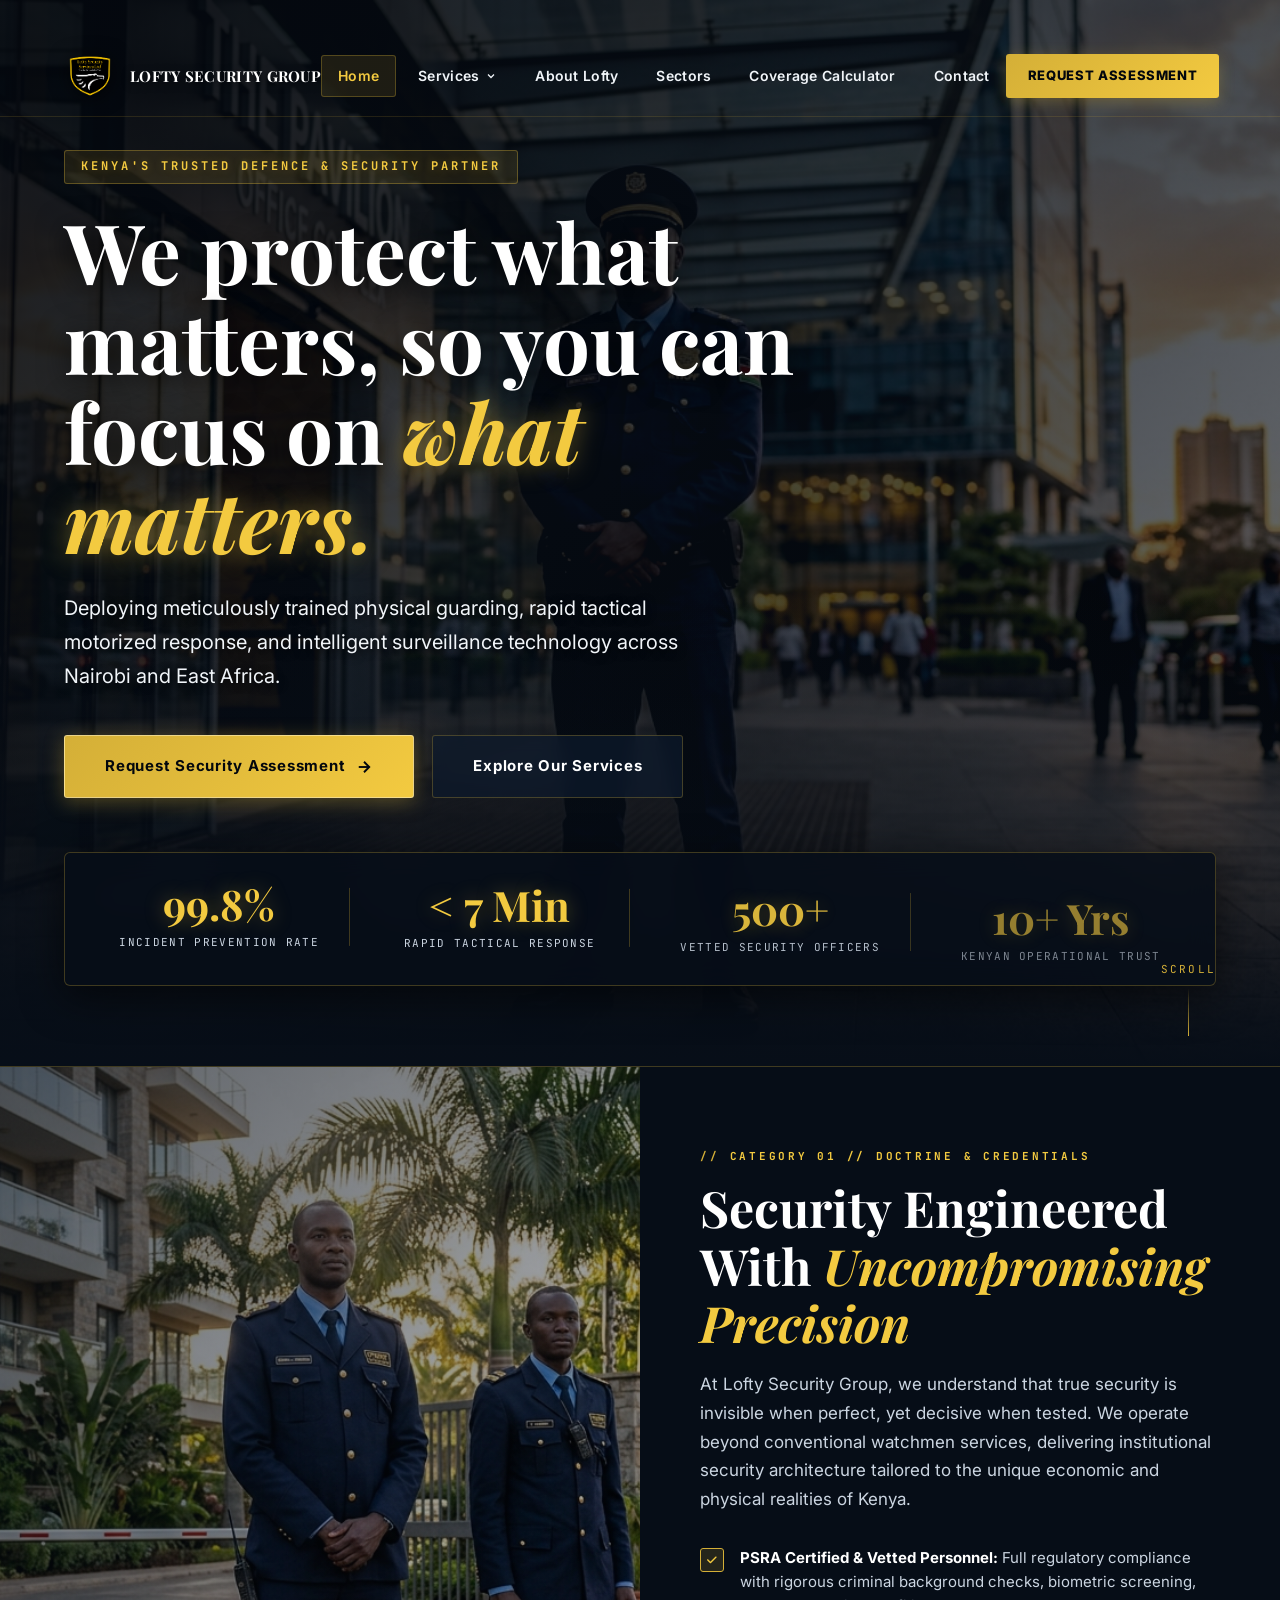
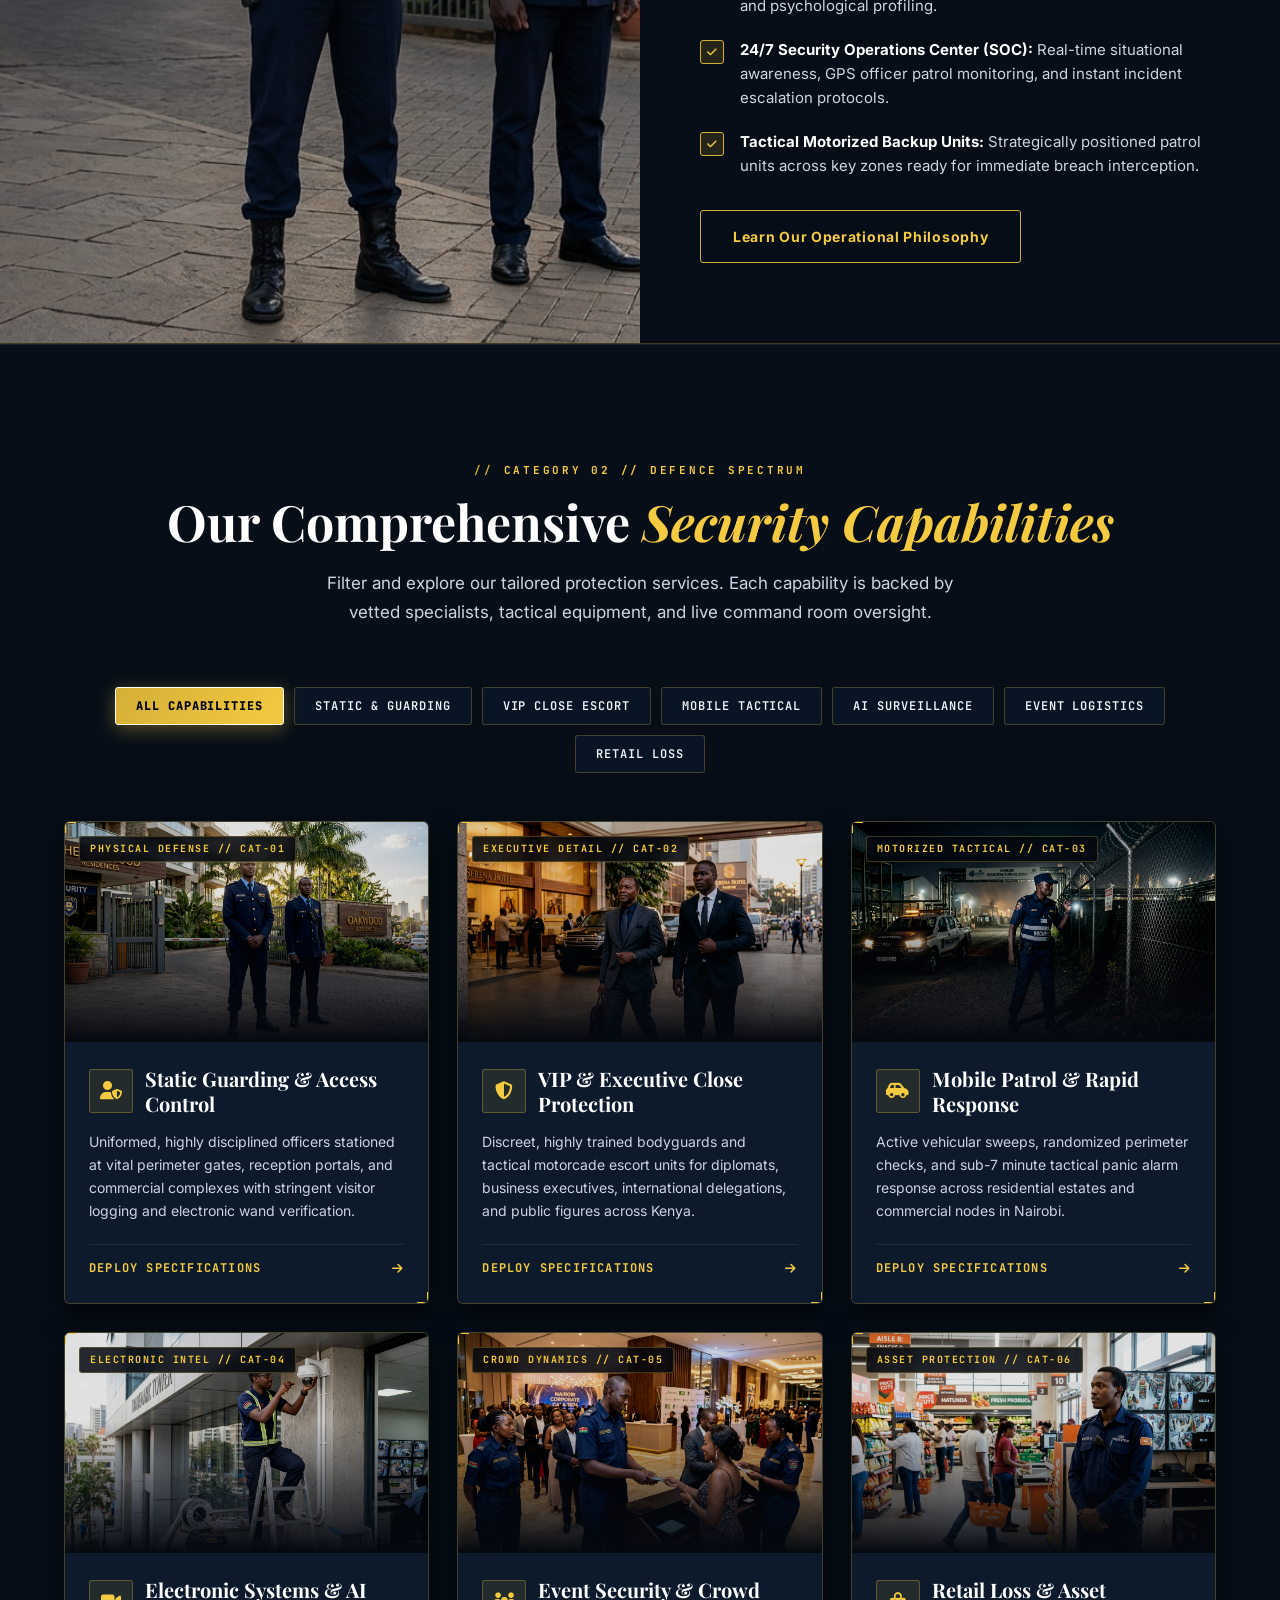
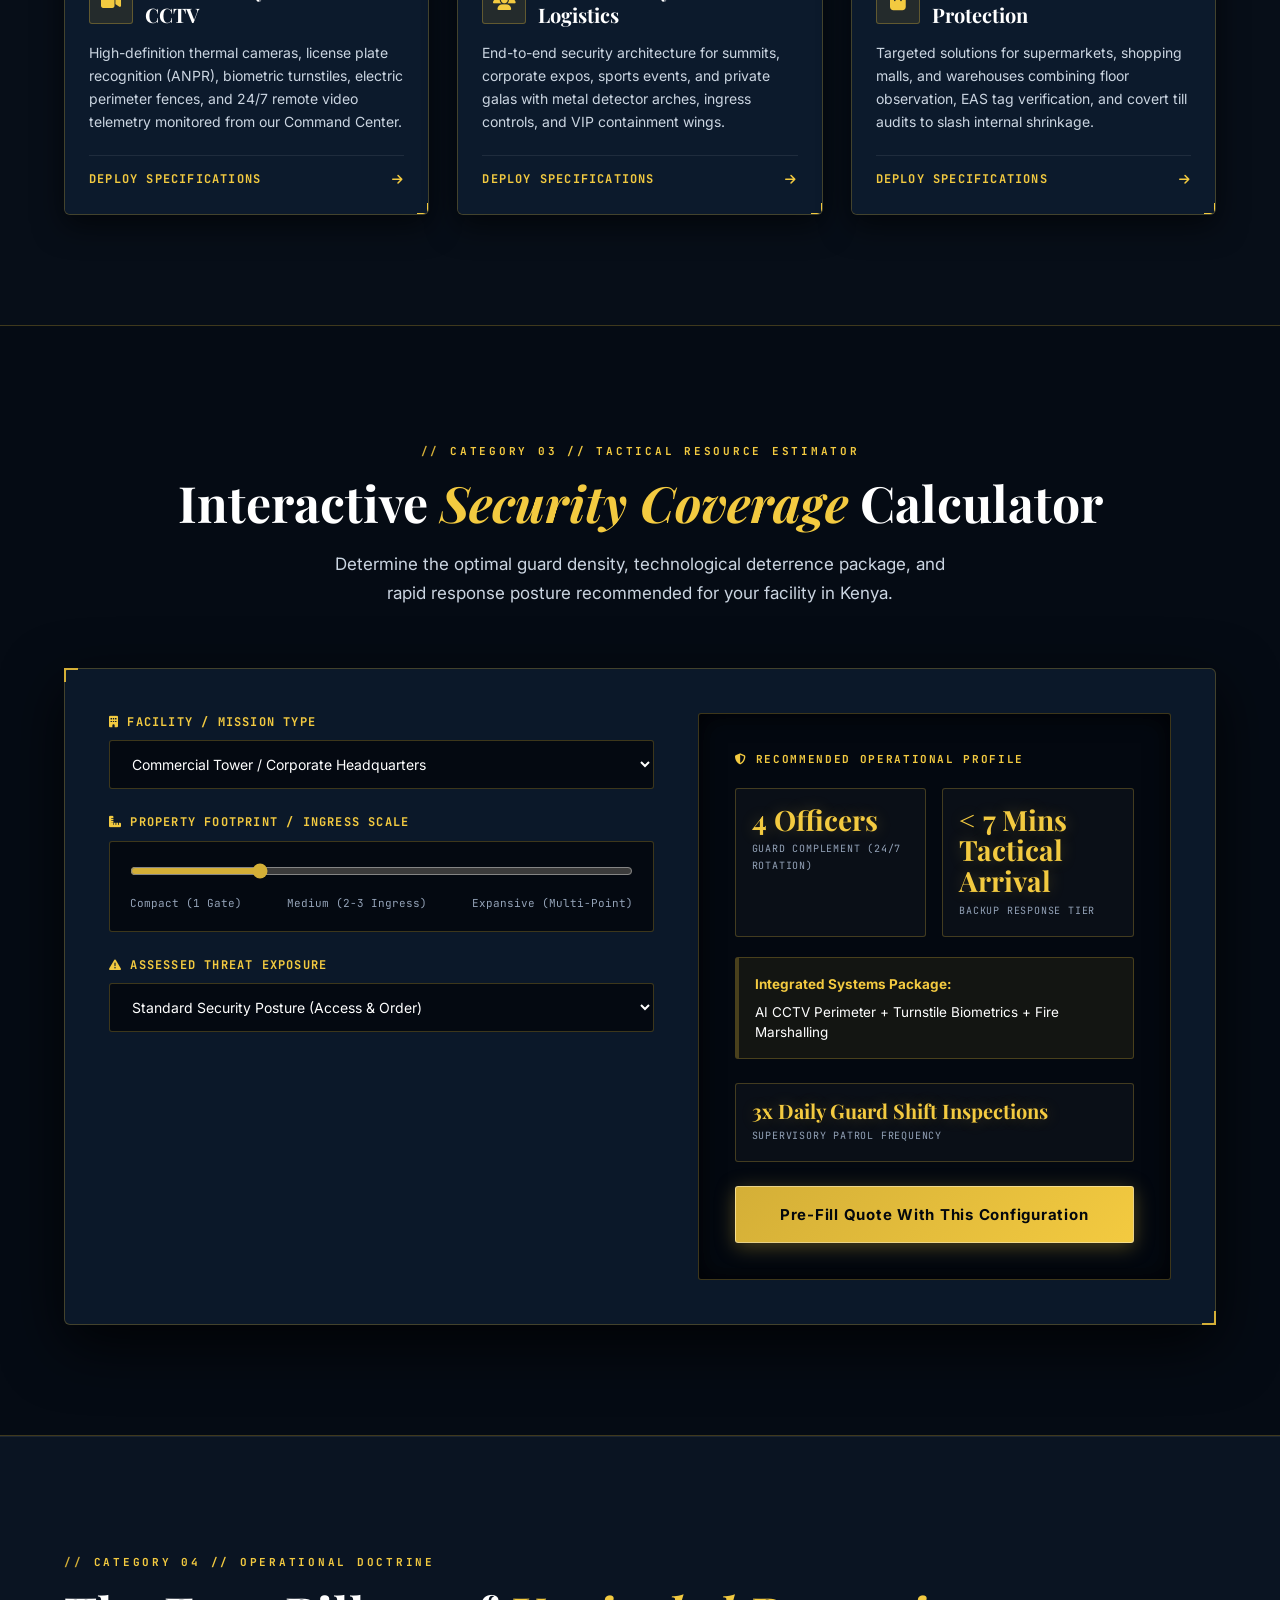
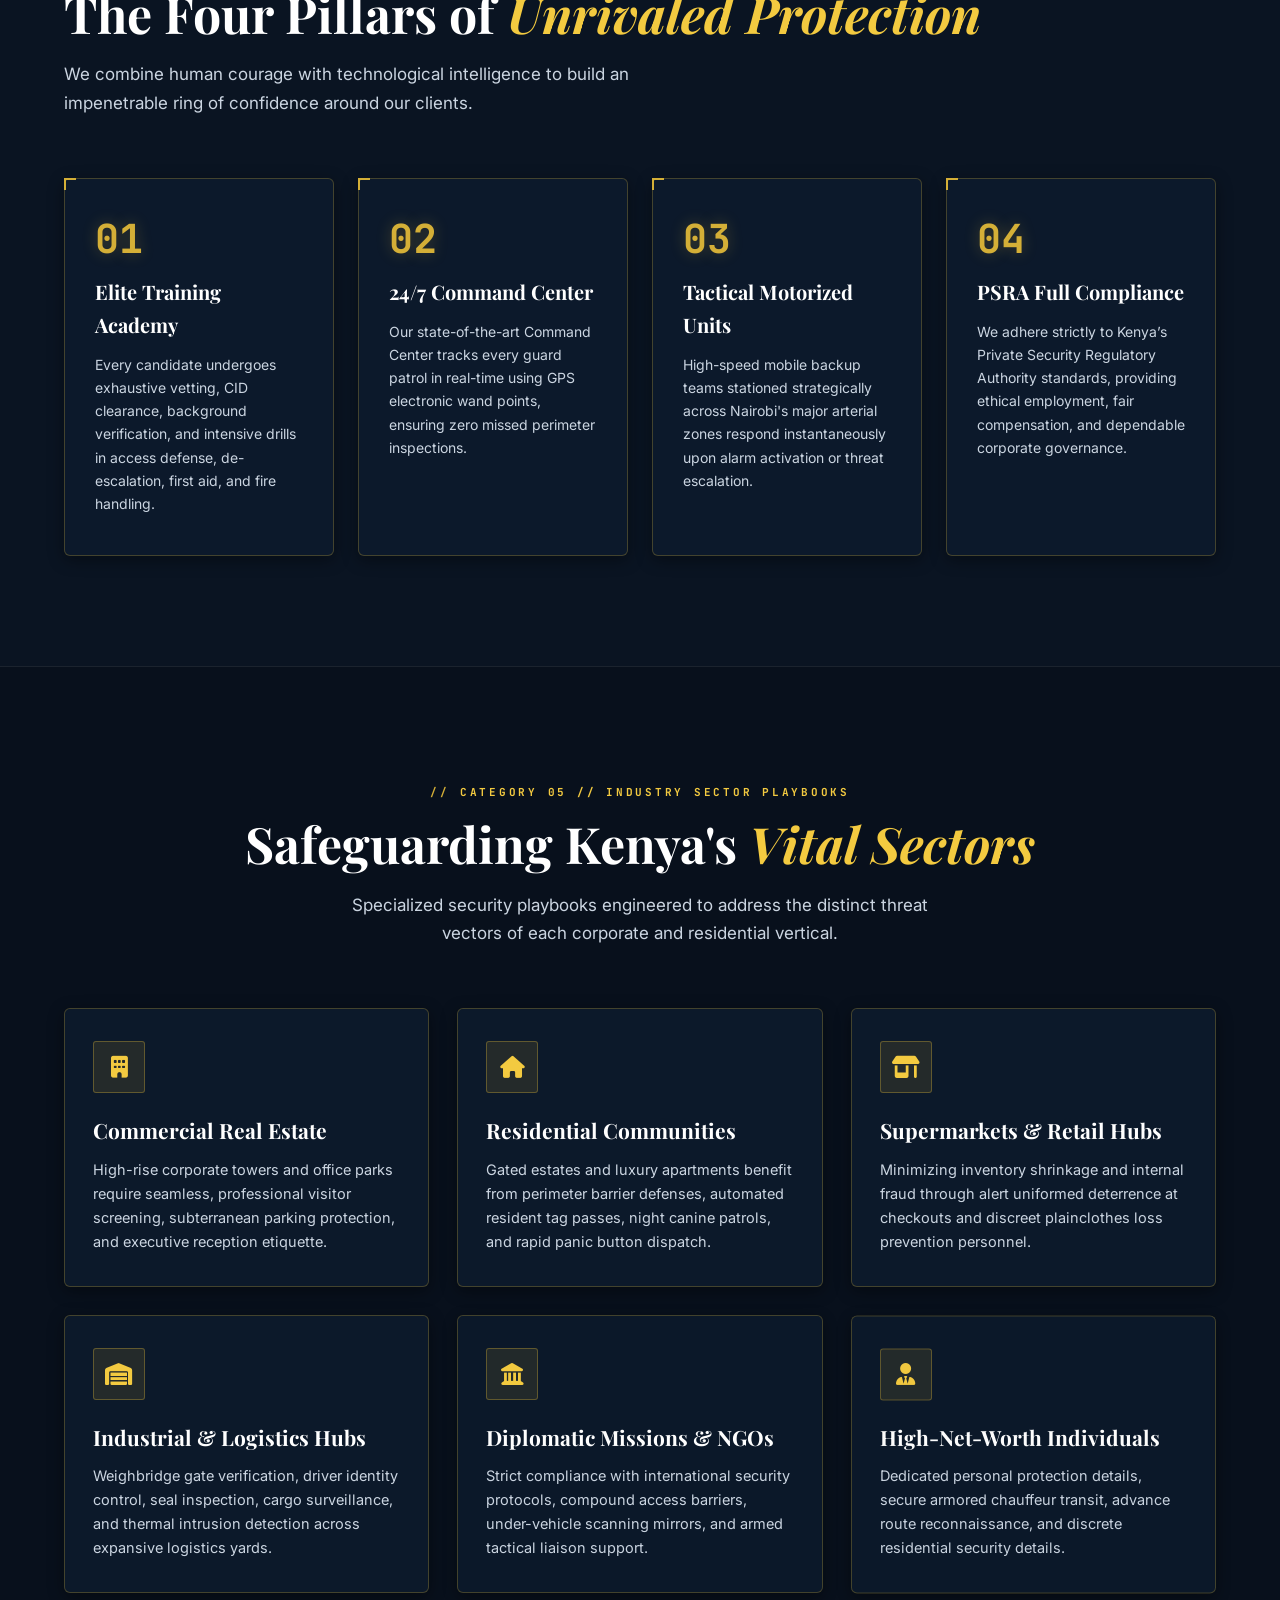
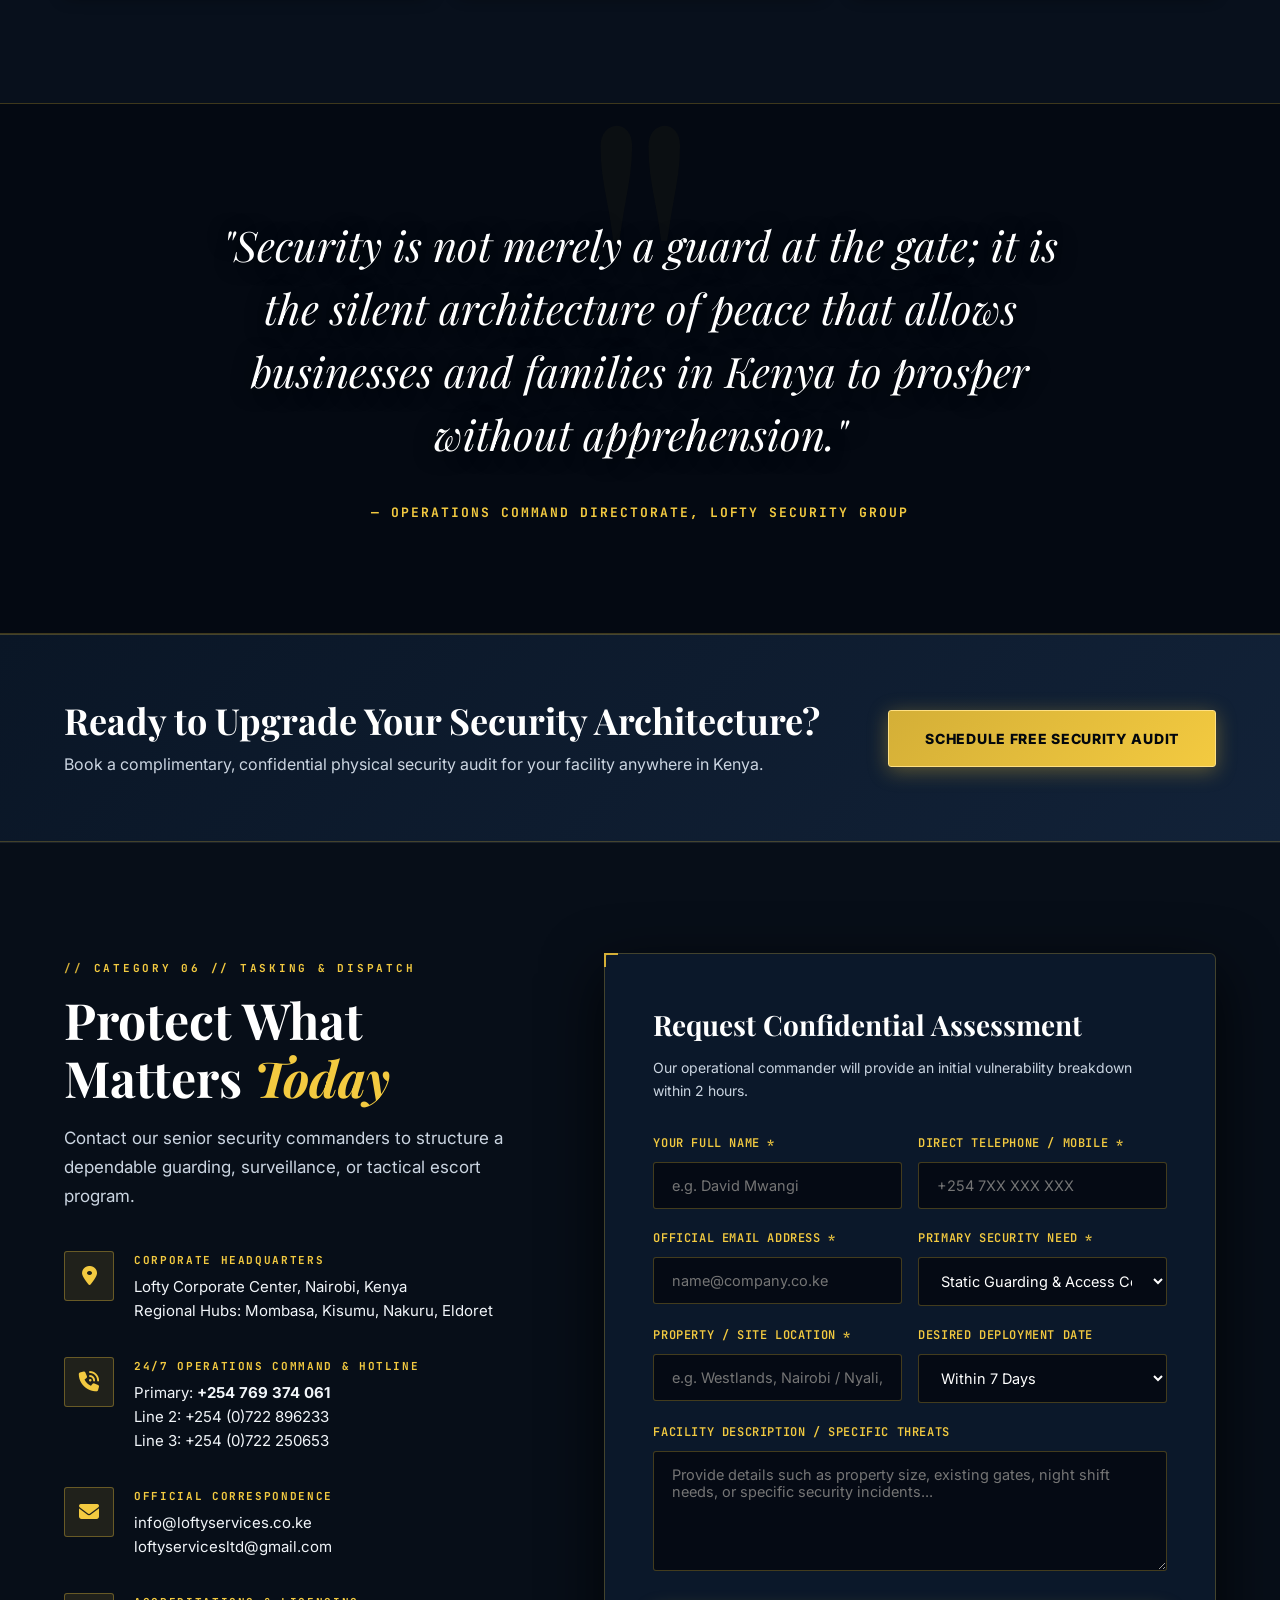
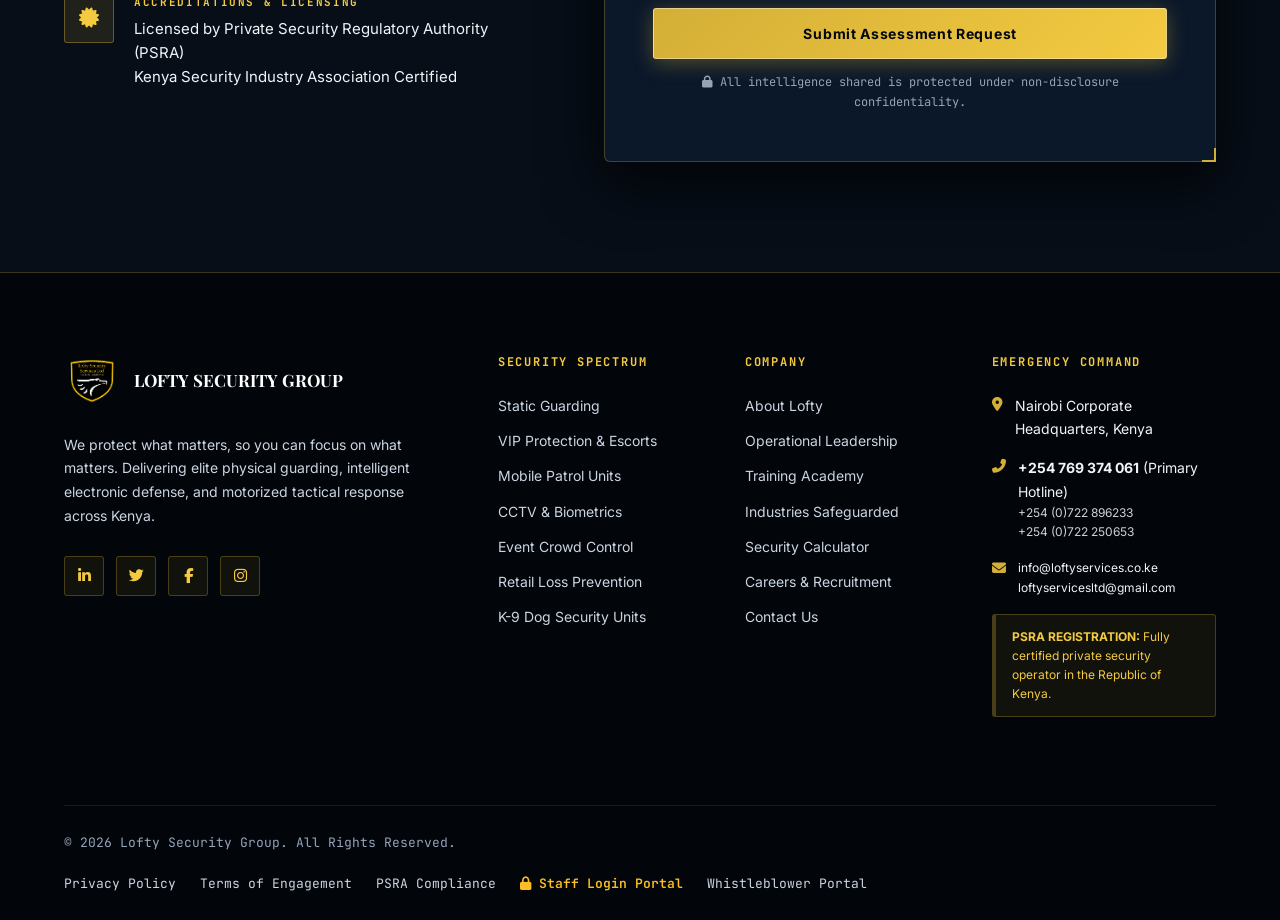
==== commit 6ffc946f: "update" ====
--- a/index.html
+++ b/index.html
@@ -3,7 +3,7 @@
 <head>
   <meta charset="UTF-8">
   <meta name="viewport" content="width=device-width, initial-scale=1.0">
-  <title>Lofty Services & Consultants Ltd | Premier Security Solutions Kenya</title>
+  <title>Lofty Security Group | Premier Security Solutions Kenya</title>
   <meta name="description" content="We protect what matters, so you can focus on what matters. Kenya's premier defense & security company providing static guarding, VIP escort, motorized tactical response, and AI surveillance.">
   <meta name="keywords" content="security services Kenya, security guards Nairobi, VIP protection Kenya, CCTV surveillance Nairobi, mobile patrol security, event security Kenya, PSRA certified security company">
   
@@ -22,9 +22,9 @@
        1. LOADING ANIMATION SCREEN
        ========================================================================= -->
   <div id="loading-screen" aria-live="polite">
-    <img src="images/logo.png" alt="Lofty Services Logo" class="loader-logo">
+    <img src="images/logo.png" alt="Lofty Security Group Logo" class="loader-logo">
     <div class="loader-brand">
-      <h1>LOFTY SERVICES &amp; CONSULTANTS LTD</h1>
+      <h1>LOFTY SECURITY GROUP</h1>
       <span>PREMIER DEFENCE &amp; SECURITY SOLUTIONS</span>
     </div>
     <div class="loader-bar-wrap">
@@ -40,9 +40,9 @@
        ========================================================================= -->
   <header id="site-nav">
     <div class="nav-inner">
-      <a href="index.html" class="nav-logo" aria-label="Lofty Services Home">
-        <img src="images/logo.png" alt="Lofty Services & Consultants Crest">
-        <span class="nav-logo-text">LOFTY SERVICES &amp; CONSULTANTS</span>
+      <a href="index.html" class="nav-logo" aria-label="Lofty Security Group Home">
+        <img src="images/logo.png" alt="Lofty Security Group Crest">
+        <span class="nav-logo-text">LOFTY SECURITY GROUP</span>
       </a>
 
       <nav>
@@ -136,7 +136,7 @@
     </div>
     <div class="mobile-nav-cta">
       <a href="#contact" class="btn btn-primary btn-lg">Request Security Consultation</a>
-      <a href="tel:+254700000000" class="btn btn-secondary btn-lg"><i class="fas fa-phone-alt"></i> Call Emergency Dispatch</a>
+      <a href="tel:+254769374061" class="btn btn-secondary btn-lg"><i class="fas fa-phone-alt"></i> Call Emergency Dispatch</a>
     </div>
   </div>
 
@@ -145,7 +145,7 @@
        ========================================================================= -->
   <section class="hero" id="home">
     <div class="hero-bg">
-      <img src="images/hero_main.jpg" alt="Lofty Services Tactical Security Force on duty">
+      <img src="images/hero_main.jpg" alt="Lofty Security Group Tactical Security Force on duty">
     </div>
     <div class="hero-overlay"></div>
     <div class="hero-overlay-bottom"></div>
@@ -212,7 +212,7 @@
       <div class="section-eyebrow">CATEGORY 01 // DOCTRINE &amp; CREDENTIALS</div>
       <h2 class="section-title">Security Engineered With <em>Uncompromising Precision</em></h2>
       <p class="section-lead">
-        At Lofty Services &amp; Consultants Ltd, we understand that true security is invisible when perfect, yet decisive when tested. We operate beyond conventional watchmen services, delivering institutional security architecture tailored to the unique economic and physical realities of Kenya.
+        At Lofty Security Group, we understand that true security is invisible when perfect, yet decisive when tested. We operate beyond conventional watchmen services, delivering institutional security architecture tailored to the unique economic and physical realities of Kenya.
       </p>
 
       <ul class="feature-list">
@@ -624,7 +624,7 @@
         "Security is not merely a guard at the gate; it is the silent architecture of peace that allows businesses and families in Kenya to prosper without apprehension."
       </blockquote>
       <div class="quote-attribution">
-        — Operations Command Directorate, Lofty Services &amp; Consultants Ltd
+        — Operations Command Directorate, Lofty Security Group
       </div>
     </div>
   </section>
@@ -676,8 +676,9 @@
               <div>
                 <div class="contact-info-label">24/7 Operations Command &amp; Hotline</div>
                 <div class="contact-info-value">
-                  +254 (0) 700 000 000<br>
-                  +254 (0) 722 000 000
+                  Primary: <a href="tel:+254769374061" style="color: inherit;"><strong>+254 769 374 061</strong></a><br>
+                  Line 2: <a href="tel:+254722896233" style="color: inherit;">+254 (0)722 896233</a><br>
+                  Line 3: <a href="tel:+254722250653" style="color: inherit;">+254 (0)722 250653</a>
                 </div>
               </div>
             </div>
@@ -687,8 +688,8 @@
               <div>
                 <div class="contact-info-label">Official Correspondence</div>
                 <div class="contact-info-value">
-                  operations@loftyservices.co.ke<br>
-                  info@loftyservices.co.ke
+                  <a href="mailto:info@loftyservices.co.ke" style="color: inherit;">info@loftyservices.co.ke</a><br>
+                  <a href="mailto:loftyservicesltd@gmail.com" style="color: inherit;">loftyservicesltd@gmail.com</a>
                 </div>
               </div>
             </div>
@@ -791,8 +792,8 @@
       <div class="footer-grid">
         <div class="footer-brand">
           <div class="footer-logo">
-            <img src="images/logo.png" alt="Lofty Services Logo">
-            <span class="footer-logo-text">LOFTY SERVICES &amp; CONSULTANTS LTD</span>
+            <img src="images/logo.png" alt="Lofty Security Group Logo">
+            <span class="footer-logo-text">LOFTY SECURITY GROUP</span>
           </div>
           <p class="footer-tagline">
             We protect what matters, so you can focus on what matters. Delivering elite physical guarding, intelligent electronic defense, and motorized tactical response across Kenya.
@@ -839,11 +840,18 @@
           </div>
           <div class="footer-contact-item">
             <i class="fas fa-phone-alt footer-contact-icon"></i>
-            <span>+254 (0) 700 000 000 (24/7 Hotline)</span>
-          </div>
-          <div class="footer-contact-item">
+            <div>
+              <a href="tel:+254769374061" style="color: inherit; display: block;"><strong>+254 769 374 061</strong> (Primary Hotline)</a>
+              <a href="tel:+254722896233" style="color: inherit; display: block; font-size: 12px; opacity: 0.85;">+254 (0)722 896233</a>
+              <a href="tel:+254722250653" style="color: inherit; display: block; font-size: 12px; opacity: 0.85;">+254 (0)722 250653</a>
+            </div>
+          </div>
+          <div class="footer-contact-item" style="margin-top: 8px;">
             <i class="fas fa-envelope footer-contact-icon"></i>
-            <span>operations@loftyservices.co.ke</span>
+            <div>
+              <a href="mailto:info@loftyservices.co.ke" style="color: inherit; display: block; font-size: 12px;">info@loftyservices.co.ke</a>
+              <a href="mailto:loftyservicesltd@gmail.com" style="color: inherit; display: block; font-size: 12px;">loftyservicesltd@gmail.com</a>
+            </div>
           </div>
           <div class="highlight-band" style="margin-top: 16px; padding: 12px 16px;">
             <p style="color: var(--gold-light); font-size: 12px; margin: 0; font-style: normal;">
@@ -855,7 +863,7 @@
 
       <div class="footer-bottom">
         <div>
-          &copy; 2026 Lofty Services &amp; Consultants Ltd. All Rights Reserved.
+          &copy; 2026 Lofty Security Group. All Rights Reserved.
         </div>
         <div style="display: flex; gap: 24px; flex-wrap: wrap;">
           <a href="#">Privacy Policy</a>
--- a/css/styles.css
+++ b/css/styles.css
@@ -1,5 +1,5 @@
 /* ===================================================
-   LOFTY SERVICES & CONSULTANTS LTD
+   LOFTY SECURITY GROUP
    Elite Tactical & Executive Design System
    =================================================== */
 
